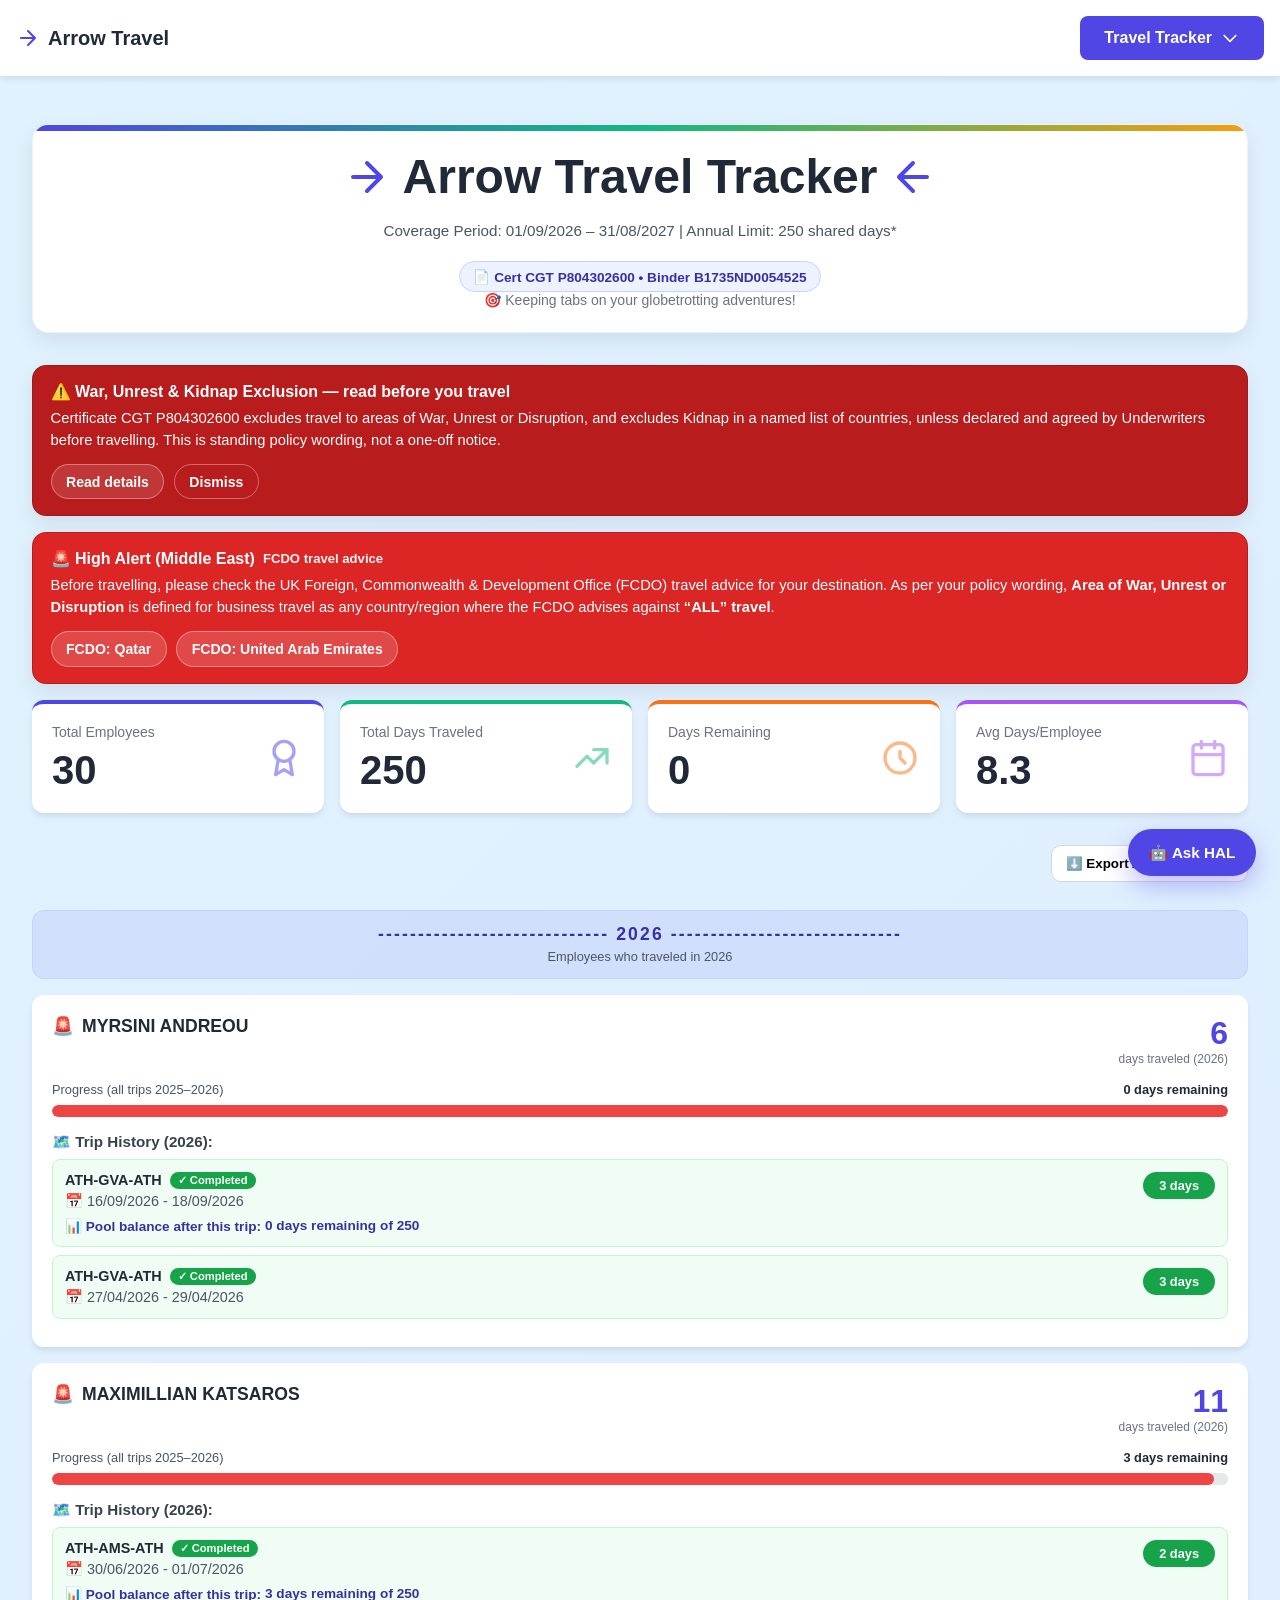
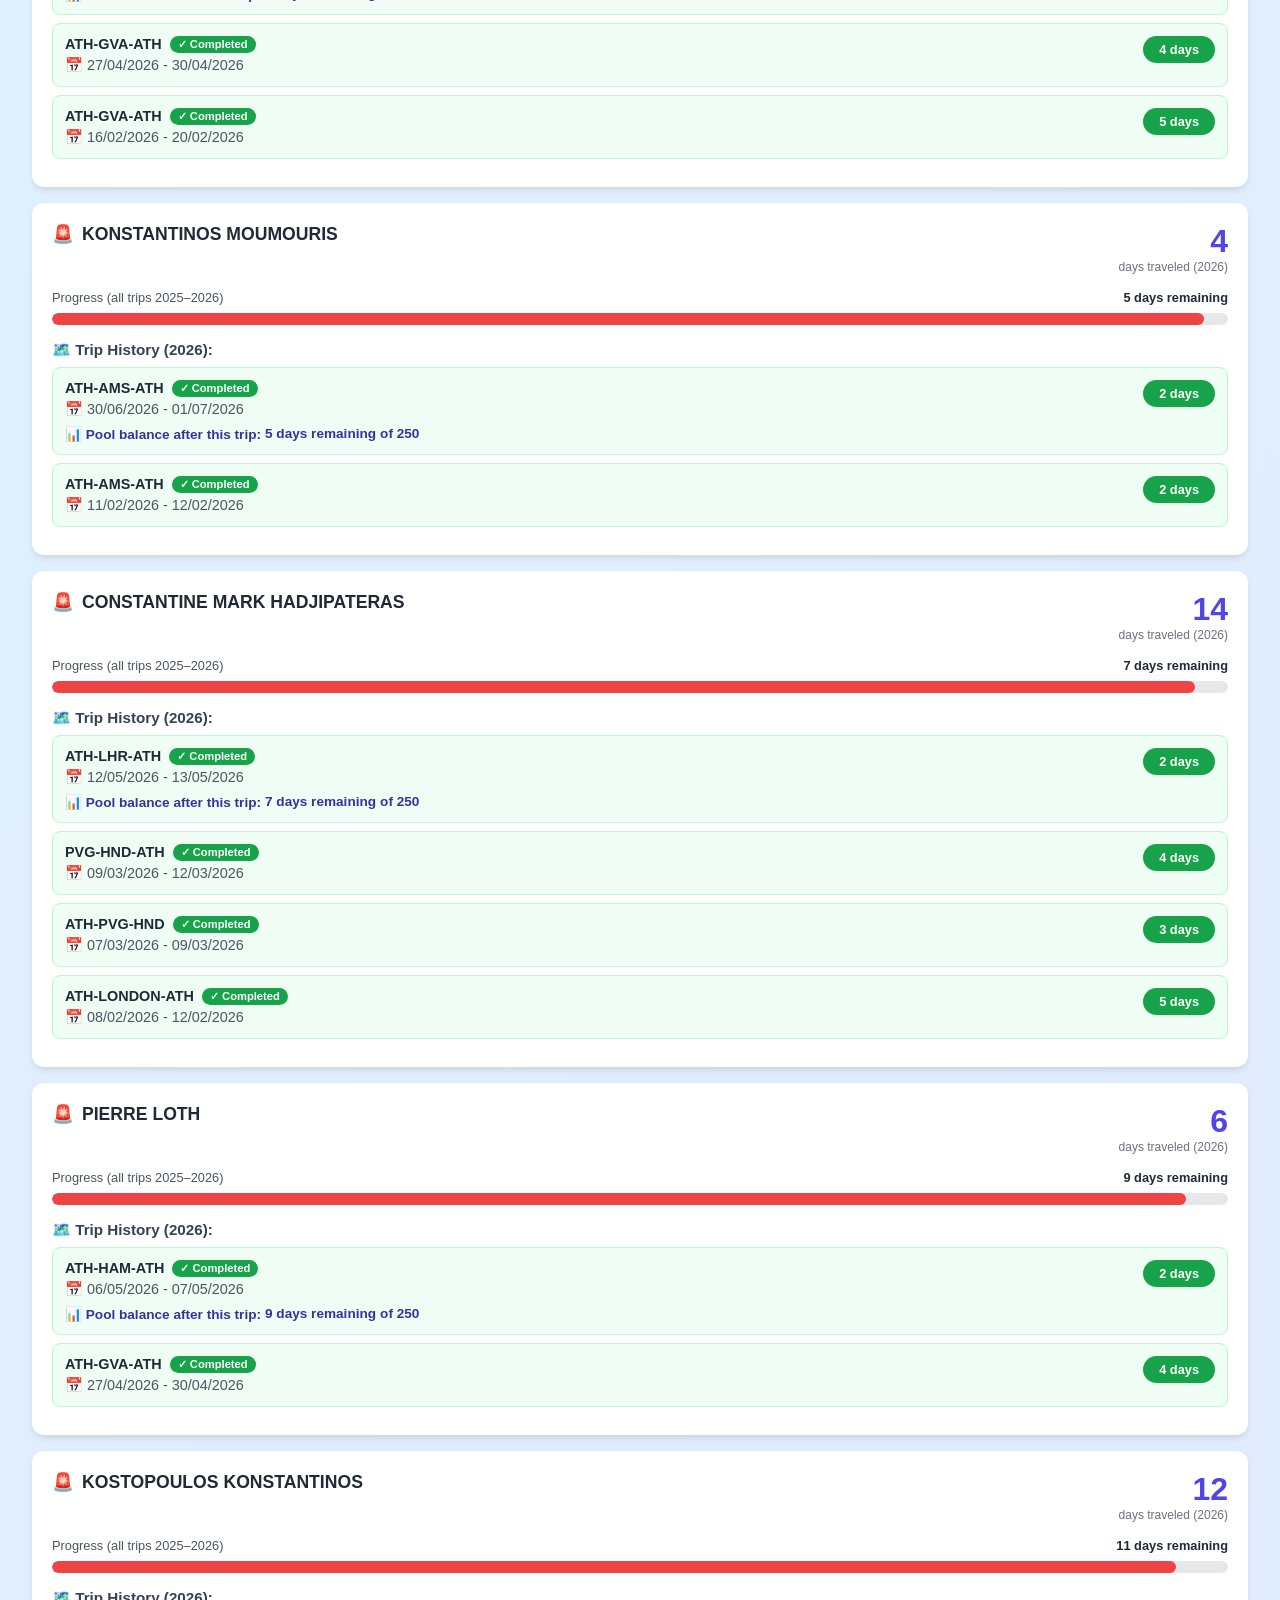
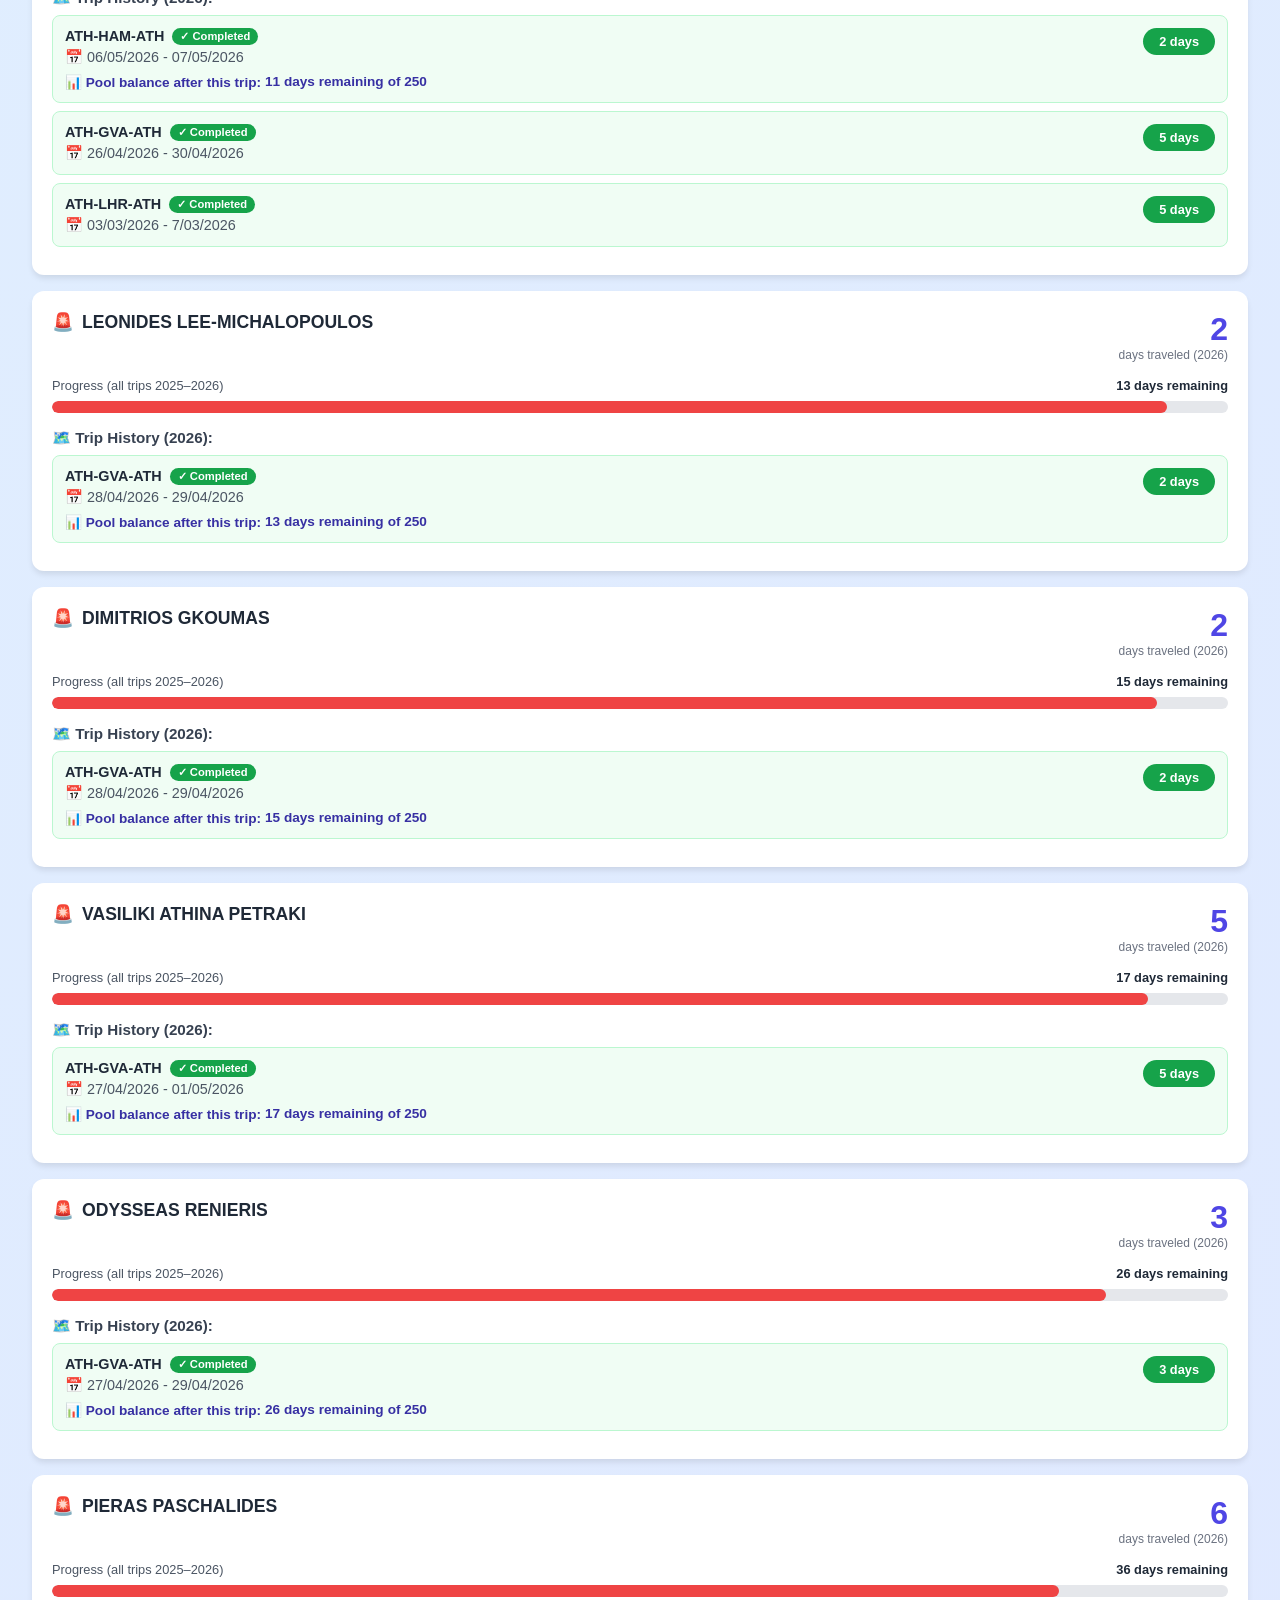
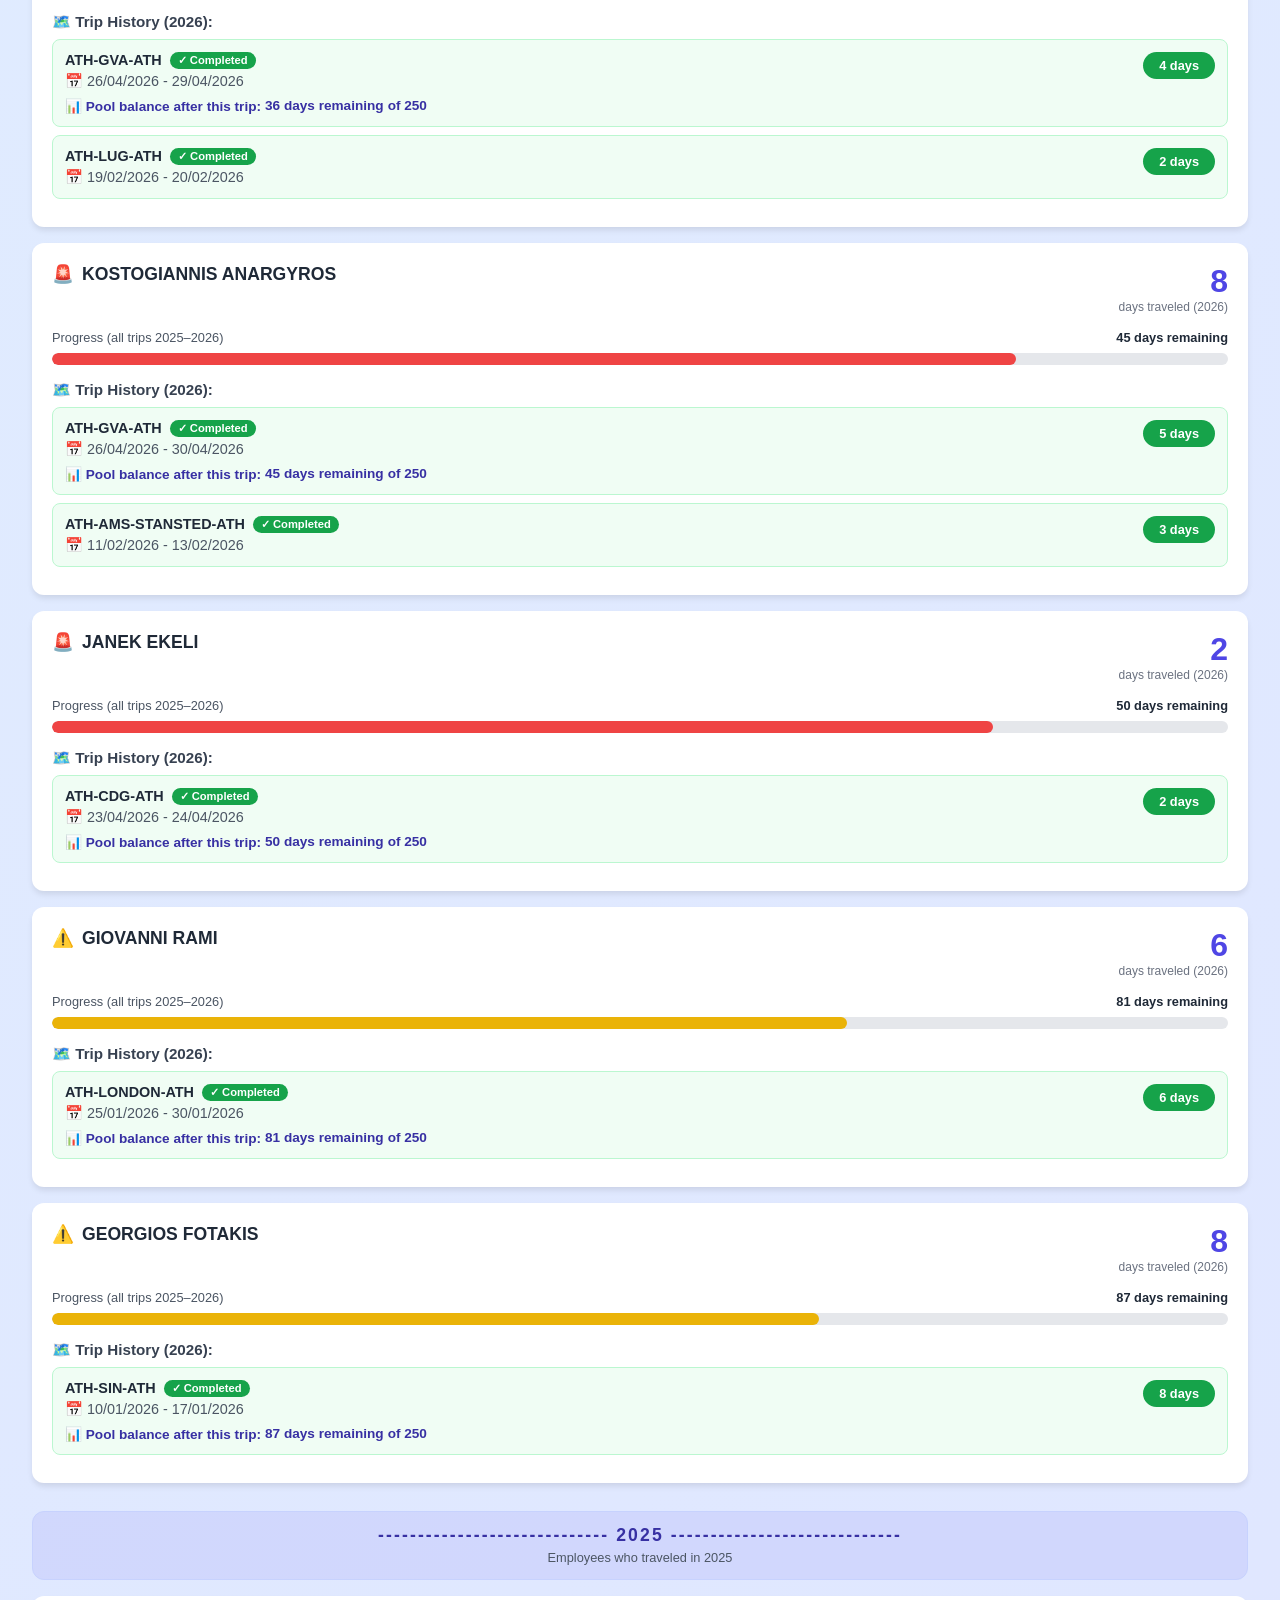
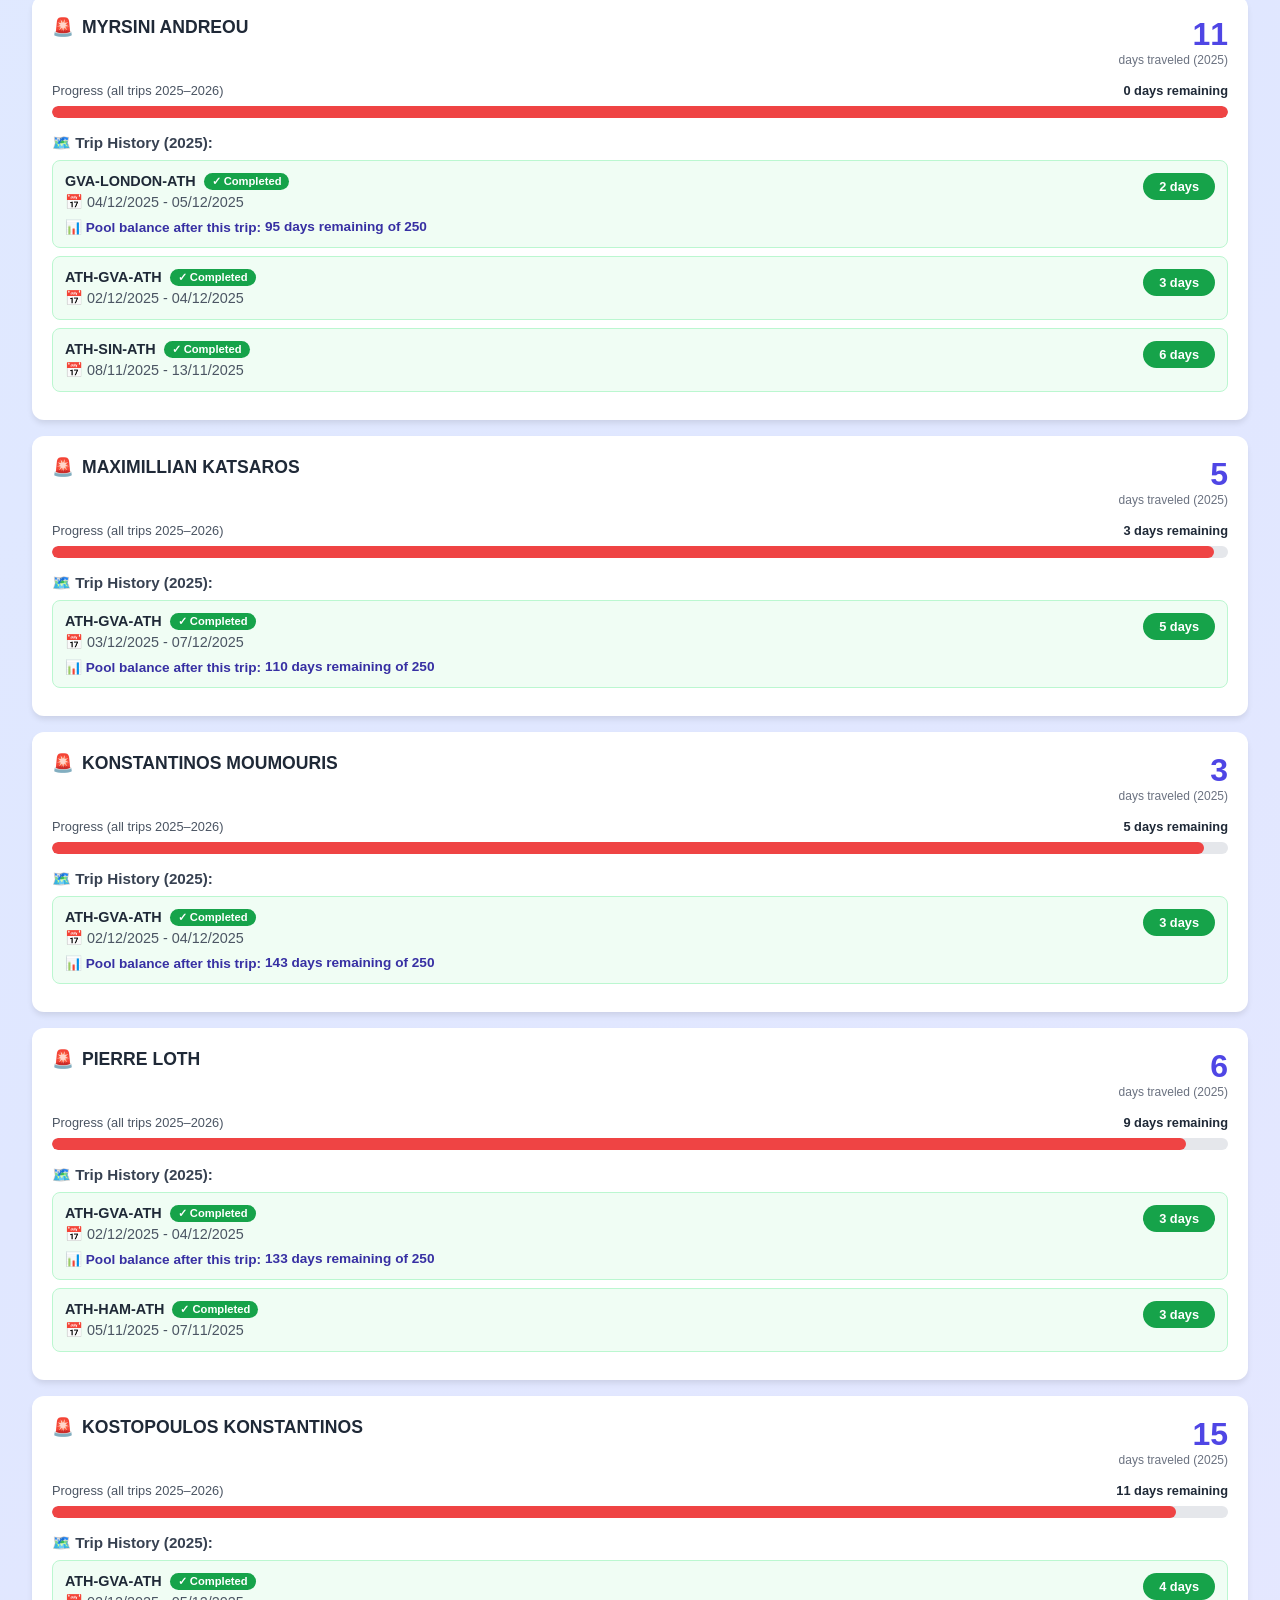
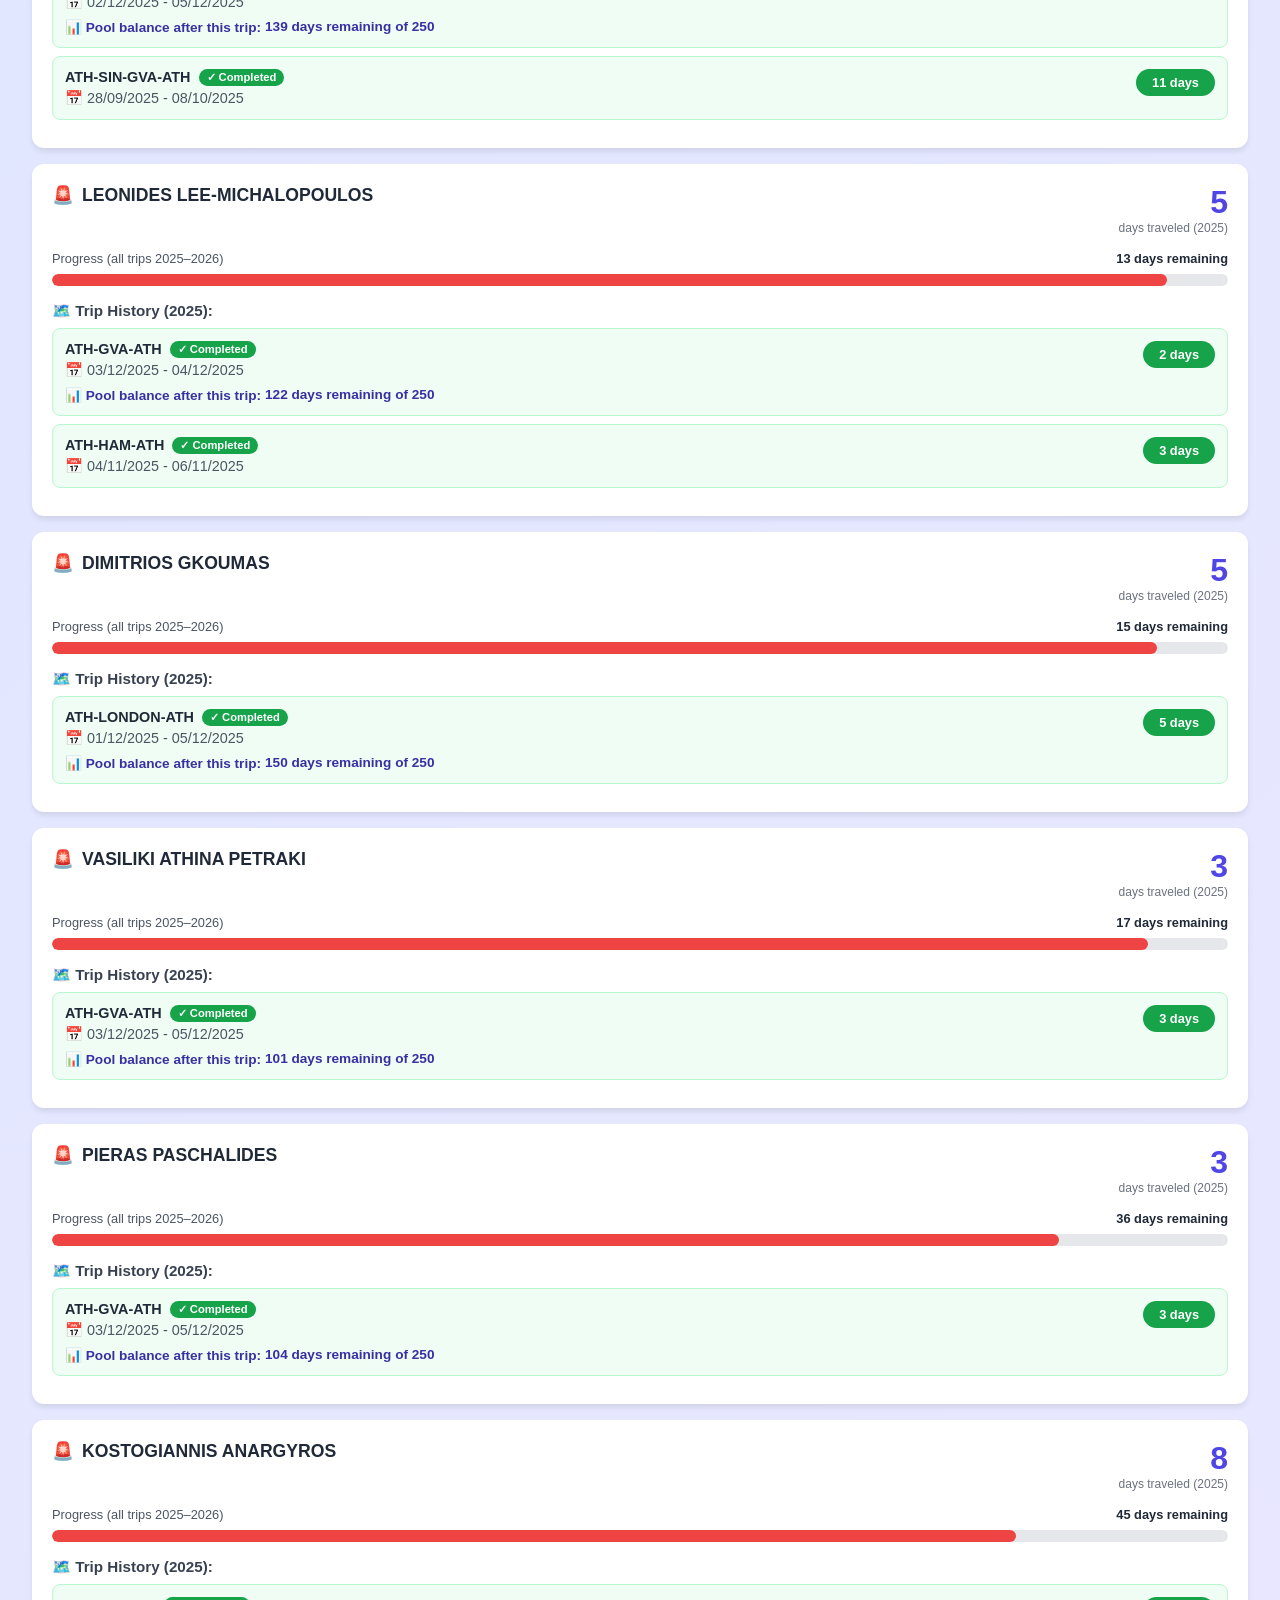
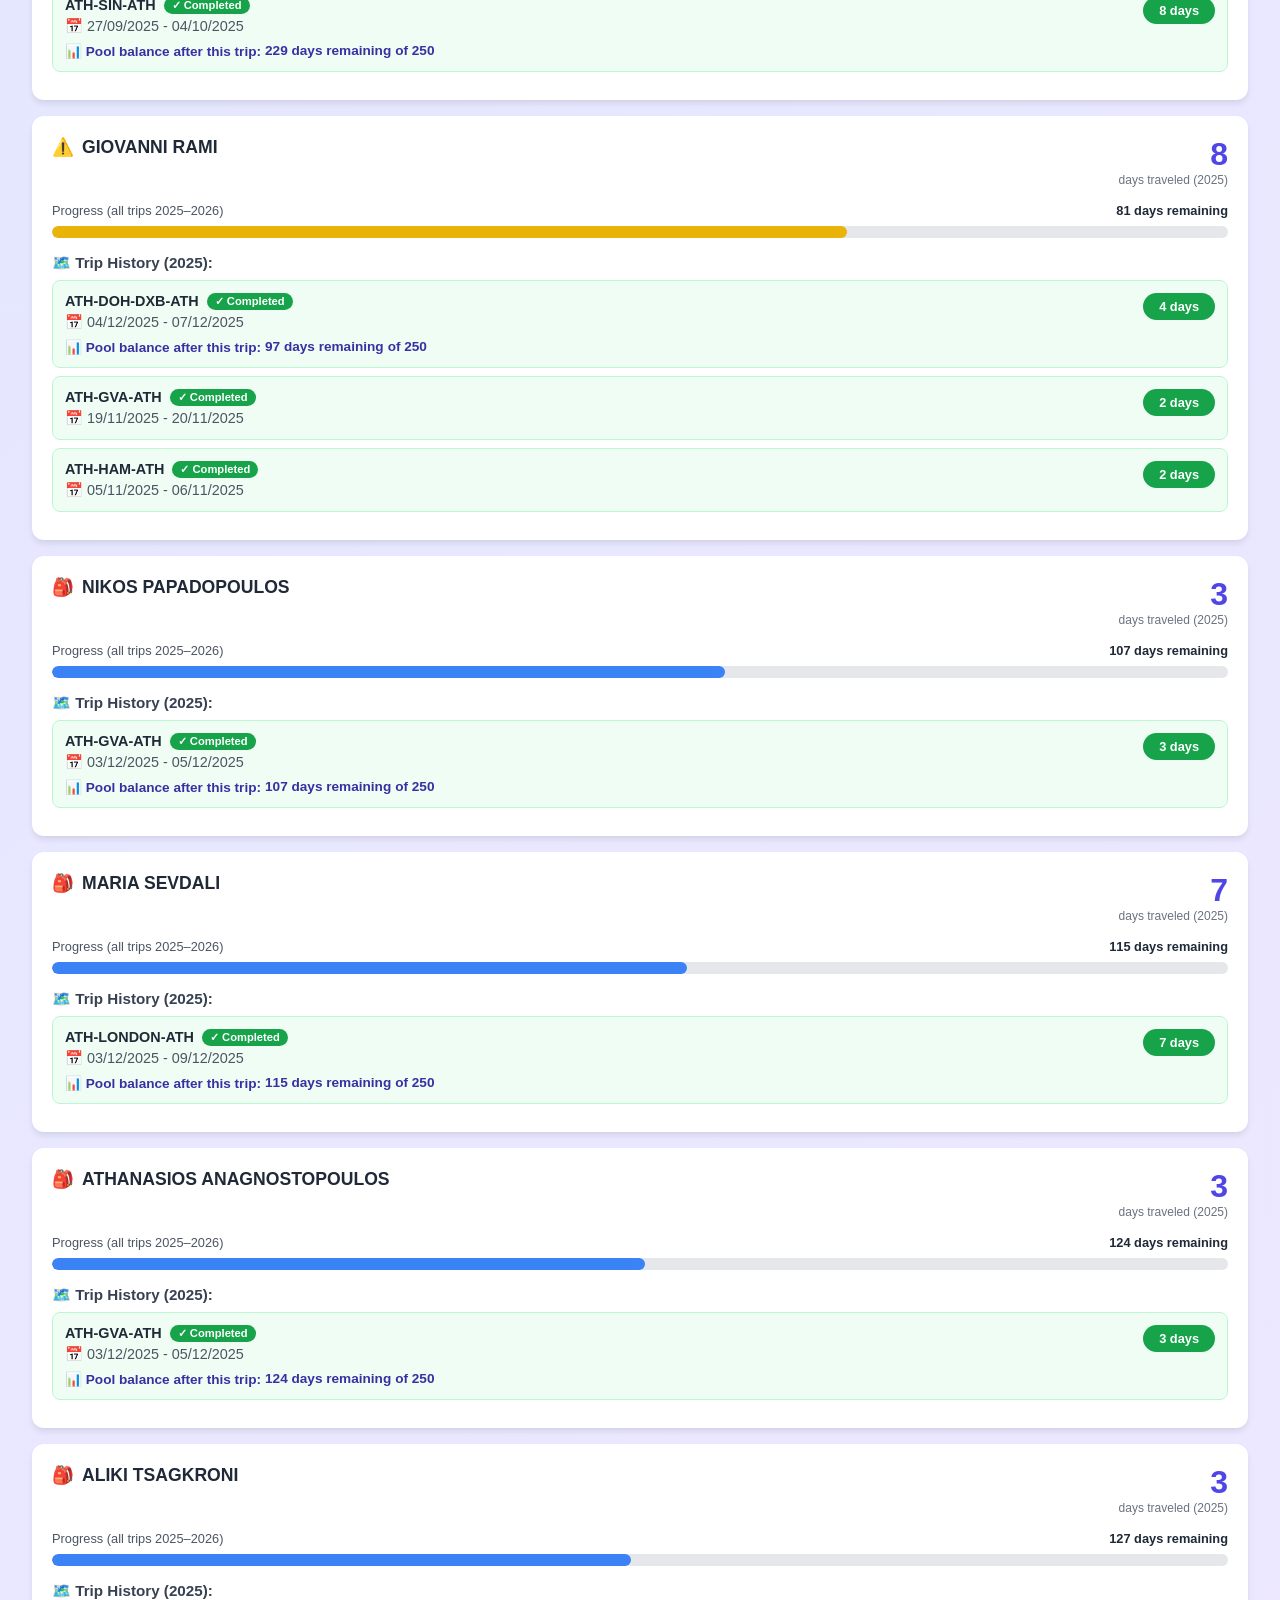
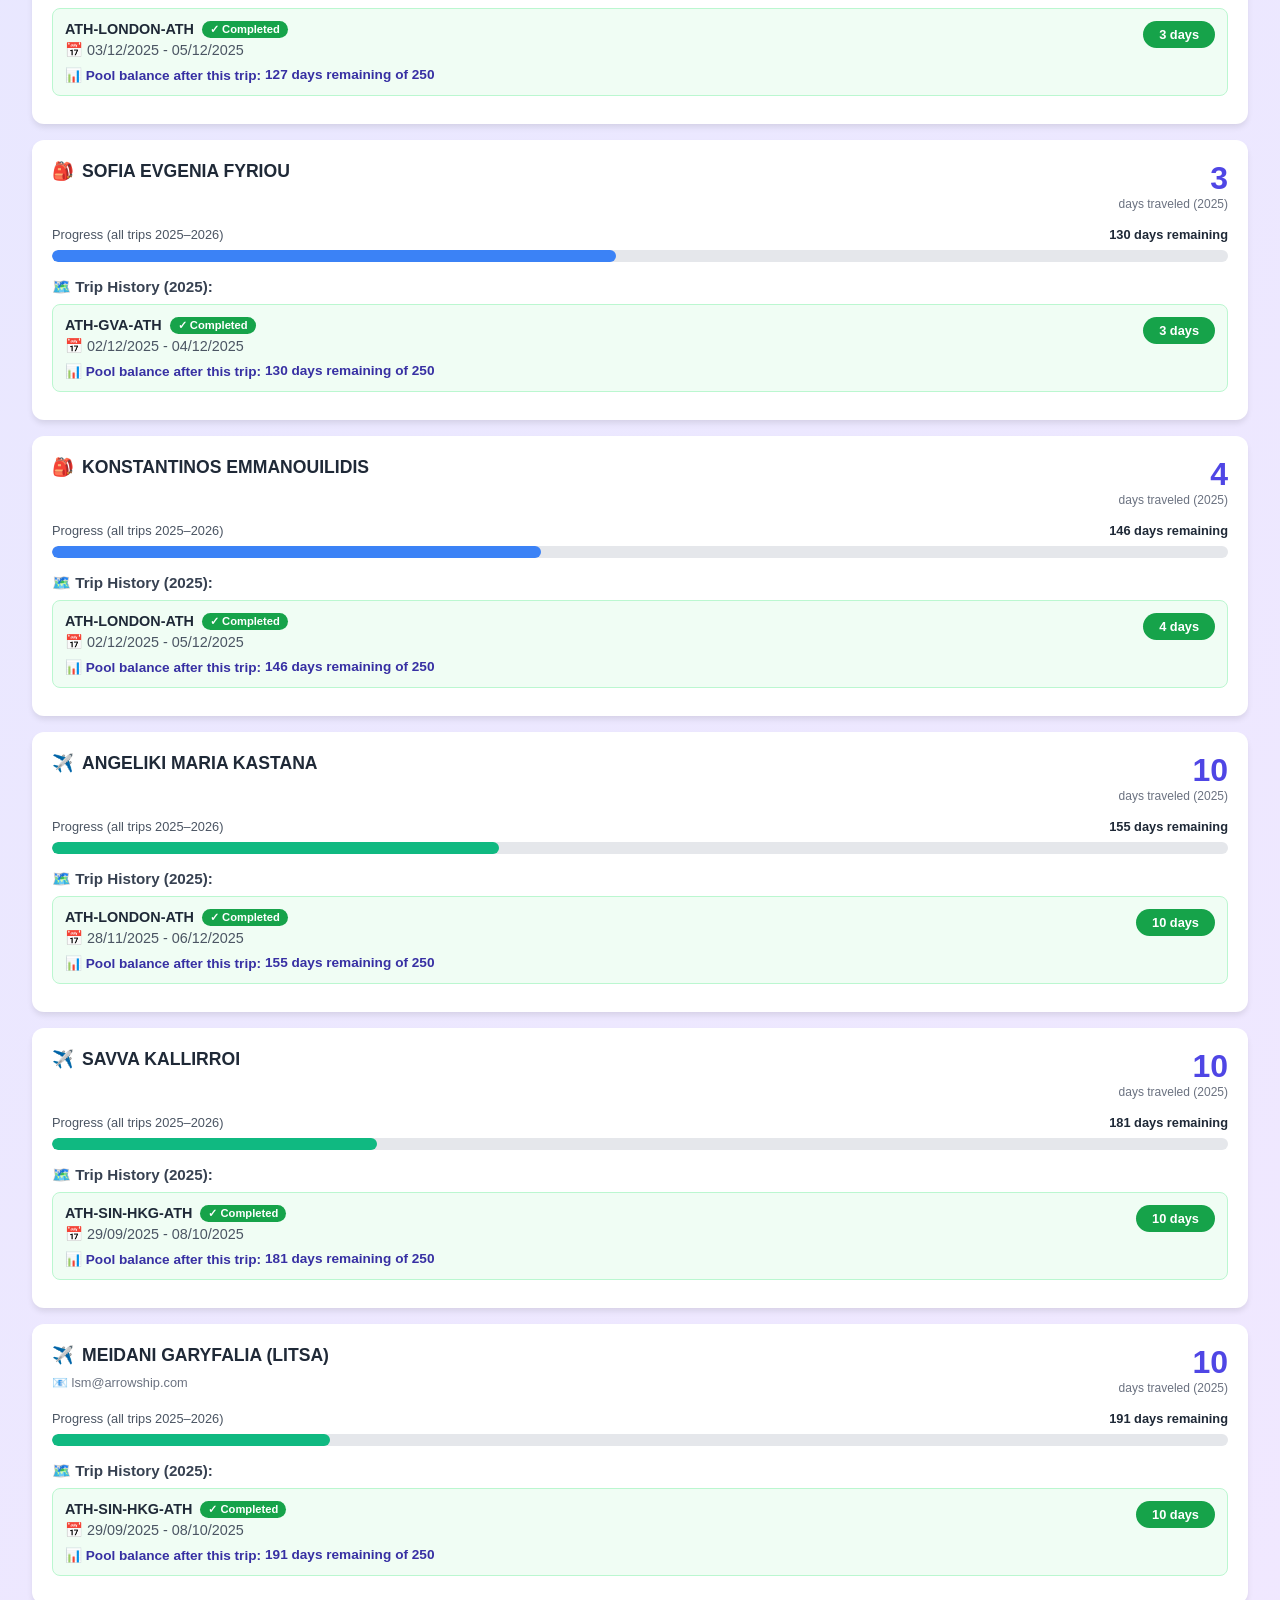
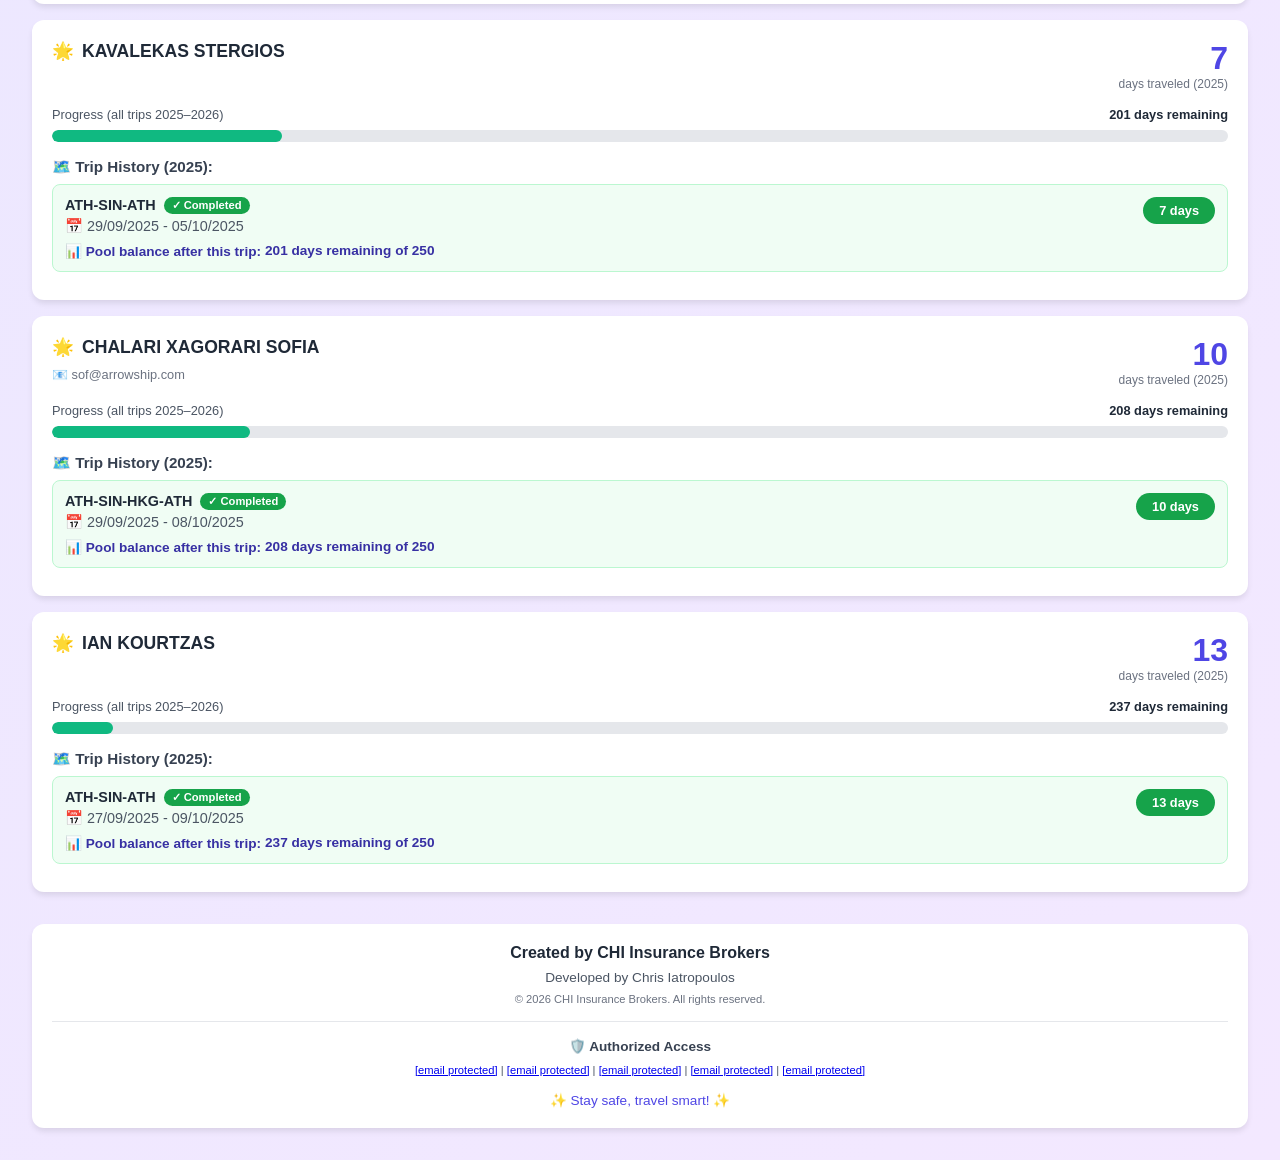
==== frontend/index.html @ 9d2e724c "Scaffold Arrow travel portal: renewal to CGT P804302600 + HAL policy explainer - Update frontend/ind" ====
<!DOCTYPE html>
<html lang="en">
<head>
    <meta charset="UTF-8">
    <meta name="viewport" content="width=device-width, initial-scale=1.0, maximum-scale=5.0, user-scalable=yes">
    <title>Arrow Travel Insurance Portal</title>
    <style>
        * {
            margin: 0;
            padding: 0;
            box-sizing: border-box;
        }

        html {
            scroll-behavior: smooth;
        }

        body {
            font-family: -apple-system, BlinkMacSystemFont, 'Segoe UI', Roboto, 'Helvetica Neue', Arial, sans-serif;
            background: linear-gradient(135deg, #e0f2fe 0%, #e0e7ff 50%, #f3e8ff 100%);
            min-height: 100vh;
            padding: 0;
            overflow-x: hidden;
        }

        /* Navigation Menu */
        .nav-container {
            background: white;
            box-shadow: 0 2px 8px rgba(0, 0, 0, 0.1);
            position: sticky;
            top: 0;
            z-index: 1000;
            padding: 1rem;
        }

        .nav-content {
            max-width: 1280px;
            margin: 0 auto;
            display: flex;
            justify-content: space-between;
            align-items: center;
            gap: 1rem;
        }

        .nav-logo {
            display: flex;
            align-items: center;
            gap: 0.5rem;
            font-size: 1.25rem;
            font-weight: bold;
            color: #1f2937;
        }

        .nav-logo svg {
            width: 1.5rem;
            height: 1.5rem;
            color: #4f46e5;
        }

        .dropdown {
            position: relative;
        }

        .dropdown-button {
            background: #4f46e5;
            color: white;
            padding: 0.75rem 1.5rem;
            border: none;
            border-radius: 0.5rem;
            font-size: 1rem;
            font-weight: 600;
            cursor: pointer;
            display: flex;
            align-items: center;
            gap: 0.5rem;
            transition: background 0.2s;
        }

        .dropdown-button:hover {
            background: #4338ca;
        }

        .dropdown-button svg {
            width: 1.25rem;
            height: 1.25rem;
        }

        .dropdown-menu {
            position: absolute;
            right: 0;
            top: calc(100% + 0.5rem);
            background: white;
            border-radius: 0.5rem;
            box-shadow: 0 10px 25px rgba(0, 0, 0, 0.15);
            min-width: 280px;
            display: none;
            overflow: hidden;
        }

        .dropdown-menu.show {
            display: block;
        }

        .dropdown-item {
            padding: 1rem 1.25rem;
            cursor: pointer;
            transition: background 0.2s;
            border-bottom: 1px solid #f3f4f6;
            display: flex;
            align-items: center;
            gap: 0.75rem;
        }

        .dropdown-item:last-child {
            border-bottom: none;
        }

        .dropdown-item:hover {
            background: #f9fafb;
        }

        .dropdown-item.active {
            background: #eef2ff;
            color: #4f46e5;
            font-weight: 600;
        }

        .dropdown-icon {
            font-size: 1.25rem;
            width: 1.5rem;
            text-align: center;
        }

        .container {
            max-width: 1280px;
            margin: 0 auto;
            width: 100%;
            padding: 1rem;
            padding-bottom: 3rem;
        }

        /* Content Sections */
        .section {
            display: none;
        }

        .section.active {
            display: block;
        }

        .header {
            text-align: center;
            margin: 1rem 0 2rem 0;
            padding: 1.5rem 1rem;
            background: white;
            border-radius: 1rem;
            box-shadow: 0 8px 20px rgba(0, 0, 0, 0.08);
            border: 1px solid #eef2ff;
            position: relative;
            overflow: hidden;
        }

        .header:before {
            content: "";
            position: absolute;
            top: 0;
            left: 0;
            right: 0;
            height: 6px;
            background: linear-gradient(90deg, #4f46e5, #10b981, #f59e0b);
        }

        .policy-pill {
            display: inline-flex;
            align-items: center;
            gap: 0.5rem;
            margin-top: 0.75rem;
            padding: 0.4rem 0.85rem;
            background: #eef2ff;
            border: 1px solid #c7d2fe;
            color: #3730a3;
            border-radius: 9999px;
            font-size: 0.85rem;
            font-weight: 600;
        }

        .header-title {
            display: flex;
            align-items: center;
            justify-content: center;
            gap: 0.75rem;
            margin-bottom: 1rem;
            flex-wrap: wrap;
        }

        .header-title h1 {
            font-size: 2rem;
            font-weight: bold;
            color: #1f2937;
        }

        .plane-icon {
            width: 2rem;
            height: 2rem;
            color: #4f46e5;
            animation: pulse 2s cubic-bezier(0.4, 0, 0.6, 1) infinite;
            flex-shrink: 0;
        }

        .plane-icon-flipped {
            transform: scaleX(-1);
        }

        @keyframes pulse {
            0%, 100% { opacity: 1; }
            50% { opacity: 0.5; }
        }

        .subtitle {
            color: #4b5563;
            font-size: 0.95rem;
            margin-bottom: 0.5rem;
            line-height: 1.4;
        }

        .tagline {
            color: #6b7280;
            font-size: 0.875rem;
        }

        .stats-grid {
            display: grid;
            grid-template-columns: 1fr;
            gap: 1rem;
            margin-bottom: 2rem;
        }

        .stat-card {
            background: white;
            border-radius: 0.75rem;
            box-shadow: 0 4px 6px -1px rgba(0, 0, 0, 0.1);
            padding: 1.25rem;
            border-top: 4px solid;
        }

        .stat-card-indigo { border-top-color: #4f46e5; }
        .stat-card-green { border-top-color: #10b981; }
        .stat-card-purple { border-top-color: #a855f7; }
        .stat-card-orange { border-top-color: #f97316; }

        .stat-content {
            display: flex;
            justify-content: space-between;
            align-items: center;
        }

        .stat-label {
            color: #6b7280;
            font-size: 0.875rem;
            margin-bottom: 0.5rem;
        }

        .stat-value {
            font-size: 2.5rem;
            font-weight: bold;
            color: #1f2937;
        }

        .stat-icon {
            width: 2.5rem;
            height: 2.5rem;
            opacity: 0.5;
            flex-shrink: 0;
        }

        .stat-icon-indigo { color: #4f46e5; }
        .stat-icon-green { color: #10b981; }
        .stat-icon-purple { color: #a855f7; }
        .stat-icon-orange { color: #f97316; }

        .employee-card {
            background: white;
            border-radius: 0.75rem;
            box-shadow: 0 4px 6px -1px rgba(0, 0, 0, 0.1);
            padding: 1.25rem;
            margin-bottom: 1rem;
        }

        

.year-separator {
    margin: 1.75rem 0 1rem;
    padding: 0.85rem 1rem;
    background: rgba(79, 70, 229, 0.10);
    border: 1px solid #c7d2fe;
    border-radius: 0.75rem;
    text-align: center;
}

.year-separator-title {
    font-size: 1.1rem;
    font-weight: 800;
    color: #3730a3;
    letter-spacing: 0.12em;
}

.year-separator-subtitle {
    margin-top: 0.25rem;
    font-size: 0.8rem;
    color: #4b5563;
}
.employee-header {
            display: flex;
            flex-direction: column;
            gap: 1rem;
            margin-bottom: 1rem;
        }

        .employee-info h3 {
            font-size: 1.1rem;
            font-weight: bold;
            color: #1f2937;
            display: flex;
            align-items: center;
            gap: 0.5rem;
            margin-bottom: 0.5rem;
            line-height: 1.3;
        }

        .employee-email {
            color: #6b7280;
            font-size: 0.8rem;
            display: flex;
            align-items: center;
            gap: 0.25rem;
            word-break: break-all;
        }

        .employee-days {
            text-align: left;
        }

        .employee-days-value {
            font-size: 2rem;
            font-weight: bold;
            color: #4f46e5;
        }

        .employee-days-label {
            font-size: 0.75rem;
            color: #6b7280;
        }

        .progress-section {
            margin-bottom: 1rem;
        }

        .progress-header {
            display: flex;
            justify-content: space-between;
            font-size: 0.8rem;
            margin-bottom: 0.5rem;
            flex-wrap: wrap;
            gap: 0.25rem;
        }

        .progress-label {
            color: #4b5563;
        }

        .progress-remaining {
            font-weight: 600;
            color: #1f2937;
        }

        .progress-bar-container {
            width: 100%;
            background: #e5e7eb;
            border-radius: 9999px;
            height: 0.75rem;
            overflow: hidden;
        }

        .progress-bar {
            height: 100%;
            border-radius: 9999px;
            transition: width 0.5s;
        }

        .progress-green { background: #10b981; }
        .progress-blue { background: #3b82f6; }
        .progress-yellow { background: #eab308; }
        .progress-red { background: #ef4444; }

        .trips-section h4 {
            font-weight: 600;
            color: #374151;
            margin-bottom: 0.5rem;
            font-size: 0.95rem;
        }

        .trip-card {
            border-radius: 0.5rem;
            padding: 0.75rem;
            margin-bottom: 0.5rem;
            border: 1px solid;
        }

        .trip-card-pending {
            background: #eef2ff;
            border-color: #c7d2fe;
        }


        .trip-card-active {
            background: #ecfeff;
            border-color: #a5f3fc;
        }

        .trip-card-completed {
            background: #f0fdf4;
            border-color: #bbf7d0;
        }

        .trip-card-canceled {
            background: #fef2f2;
            border-color: #fecaca;
        }

        .trip-content {
            display: flex;
            flex-direction: column;
            gap: 0.5rem;
        }

        .trip-details {
            flex: 1;
        }

        .trip-route {
            display: flex;
            align-items: center;
            gap: 0.5rem;
            flex-wrap: wrap;
        }

        .trip-route-text {
            font-weight: 600;
            color: #1f2937;
            font-size: 0.9rem;
        }

        .trip-route-text-canceled {
            color: #6b7280;
            text-decoration: line-through;
        }

        .completed-badge {
            background: #16a34a;
            color: white;
            padding: 0.125rem 0.5rem;
            border-radius: 9999px;
            font-size: 0.7rem;
            font-weight: 600;
        }

        .canceled-badge {
            background: #dc2626;
            color: white;
            padding: 0.125rem 0.5rem;
            border-radius: 9999px;
            font-size: 0.7rem;
            font-weight: 600;
        }


        /* Status badges (Active / Pending / Expired) */
        .status-badge {
            display: inline-flex;
            align-items: center;
            gap: 0.35rem;
            padding: 0.15rem 0.6rem;
            border-radius: 9999px;
            font-size: 0.72rem;
            font-weight: 700;
            letter-spacing: 0.2px;
        }

        .status-active { background: #dcfce7; color: #166534; border: 1px solid #bbf7d0; }
        .status-pending { background: #fef9c3; color: #854d0e; border: 1px solid #fde68a; }
        .status-expired { background: #fee2e2; color: #991b1b; border: 1px solid #fecaca; }

        /* Insurance intelligence flags */
        .flag {
            display: inline-flex;
            align-items: center;
            gap: 0.35rem;
            padding: 0.15rem 0.55rem;
            border-radius: 9999px;
            font-size: 0.72rem;
            font-weight: 700;
            background: #fff7ed;
            color: #9a3412;
            border: 1px solid #fed7aa;
        }

        .flag-icon {
            font-size: 0.85rem;
            line-height: 1;
        }

        /* Year separator inside employee trip list */
        .trip-year {
            margin: 0.75rem 0 0.5rem 0;
            display: flex;
            align-items: center;
            gap: 0.75rem;
        }
        .trip-year:after {
            content: "";
            height: 1px;
            background: #e5e7eb;
            flex: 1;
        }
        .trip-year-pill {
            padding: 0.15rem 0.65rem;
            background: #f3f4f6;
            border: 1px solid #e5e7eb;
            border-radius: 9999px;
            font-size: 0.8rem;
            font-weight: 700;
            color: #374151;
        }
        .trip-dates {
            font-size: 0.9rem;
            color: #4b5563;
            display: flex;
            align-items: center;
            gap: 0.25rem;
            margin-top: 0.25rem;
        }

        .trip-dates-canceled {
            color: #6b7280;
        }

        .trip-days {
            align-self: flex-start;
        }

        .trip-days-badge {
            color: white;
            padding: 0.375rem 1rem;
            border-radius: 9999px;
            font-size: 0.8rem;
            font-weight: 600;
            display: inline-block;
        }

        .trip-days-pending {
            background: #4f46e5;
        }

        .trip-days-active {
            background: #0ea5e9;
        }

        .trip-days-completed {
            background: #16a34a;
        }

        .trip-days-canceled {
            background: #f87171;
        }

        /* Benefits Guide Styles */
        .benefits-header {
            background: linear-gradient(135deg, #2c5282 0%, #2d3748 100%);
            color: white;
            padding: 2rem;
            border-radius: 0.75rem;
            margin-bottom: 2rem;
            text-align: center;
        }

        .benefits-header h1 {
            color: white;
            font-size: 2rem;
            margin-bottom: 0.5rem;
        }

        .benefits-header p {
            opacity: 0.9;
            font-size: 1rem;
        }

        .benefits-grid {
            display: grid;
            grid-template-columns: 1fr;
            gap: 1.5rem;
            margin-bottom: 2rem;
        }

        .benefit-card {
            background: white;
            border-radius: 0.75rem;
            box-shadow: 0 4px 6px -1px rgba(0, 0, 0, 0.1);
            padding: 1.5rem;
            border-left: 5px solid #4f46e5;
        }

        .benefit-title {
            font-size: 1.3rem;
            font-weight: bold;
            color: #2d3748;
            margin-bottom: 1rem;
            display: flex;
            align-items: center;
            gap: 0.5rem;
        }

        .benefit-amount {
            font-size: 1.5rem;
            font-weight: bold;
            color: #4f46e5;
            margin-bottom: 0.5rem;
        }

        .benefit-list {
            list-style: none;
            padding: 0;
        }

        .benefit-list li {
            padding: 0.5rem 0;
            border-bottom: 1px solid #f3f4f6;
        }

        .benefit-list li:last-child {
            border-bottom: none;
        }

        .emergency-card {
            background: linear-gradient(135deg, #ef4444 0%, #dc2626 100%);
            color: white;
            border-radius: 0.75rem;
            padding: 2rem;
            margin: 2rem 0;
            box-shadow: 0 10px 25px rgba(239, 68, 68, 0.3);
        }

        .emergency-card h2 {
            color: white;
            font-size: 1.8rem;
            margin-bottom: 1.5rem;
        }

        .contact-grid {
            display: grid;
            grid-template-columns: 1fr;
            gap: 1rem;
        }

        .contact-item {
            background: rgba(255, 255, 255, 0.2);
            padding: 1rem;
            border-radius: 0.5rem;
            backdrop-filter: blur(10px);
        }

        .contact-item strong {
            display: block;
            font-size: 1.1rem;
            margin-bottom: 0.5rem;
        }

        .contact-item a {
            color: white;
            text-decoration: none;
            font-weight: 600;
            font-size: 1.2rem;
        }

        /* Info Sections */
        .info-card {
            background: white;
            border-radius: 0.75rem;
            box-shadow: 0 4px 6px -1px rgba(0, 0, 0, 0.1);
            padding: 1.5rem;
            margin-bottom: 1.5rem;
        }

        .info-card h2 {
            font-size: 1.5rem;
            font-weight: bold;
            color: #1f2937;
            margin-bottom: 1rem;
            display: flex;
            align-items: center;
            gap: 0.5rem;
        }

        .info-card h3 {
            font-size: 1.1rem;
            font-weight: 600;
            color: #374151;
            margin-top: 1.5rem;
            margin-bottom: 0.75rem;
        }

        .info-card p {
            color: #4b5563;
            line-height: 1.6;
            margin-bottom: 0.75rem;
        }

        .info-card ul {
            list-style: none;
            padding-left: 0;
        }

        .info-card ul li {
            color: #4b5563;
            line-height: 1.8;
            padding-left: 1.5rem;
            position: relative;
            margin-bottom: 0.5rem;
        }

        .info-card ul li:before {
            content: "✓";
            position: absolute;
            left: 0;
            color: #10b981;
            font-weight: bold;
        }

        .contact-box {
            background: #f0f9ff;
            border: 2px solid #0284c7;
            border-radius: 0.5rem;
            padding: 1rem;
            margin-top: 1rem;
        }

        .contact-box strong {
            color: #0c4a6e;
        }

        .footer {
            margin-top: 2rem;
            background: white;
            border-radius: 0.75rem;
            box-shadow: 0 4px 6px -1px rgba(0, 0, 0, 0.1);
            padding: 1.25rem;
        }

        .footer-content {
            text-align: center;
        }

        .footer-section {
            border-bottom: 1px solid #e5e7eb;
            padding-bottom: 1rem;
            margin-bottom: 1rem;
        }

        .footer-section:last-child {
            border-bottom: none;
            margin-bottom: 0;
            padding-bottom: 0;
        }

        .footer-title {
            font-size: 1rem;
            font-weight: bold;
            color: #1f2937;
            margin-bottom: 0.5rem;
        }

        .footer-subtitle {
            font-size: 0.85rem;
            color: #4b5563;
        }

        .footer-copyright {
            font-size: 0.7rem;
            color: #6b7280;
            margin-top: 0.5rem;
        }

        .footer-license {
            font-size: 0.7rem;
            color: #4b5563;
            line-height: 1.6;
        }

        .footer-license strong {
            font-weight: 600;
        }

        .footer-access-title {
            font-size: 0.85rem;
            font-weight: 600;
            color: #374151;
            margin-bottom: 0.5rem;
        }

        .footer-contacts {
            font-size: 0.7rem;
            color: #4b5563;
            line-height: 1.6;
            word-break: break-all;
        }

        .footer-tagline {
            font-size: 0.85rem;
            color: #4f46e5;
            font-weight: 500;
            margin-top: 0.75rem;
        }

        @media (min-width: 640px) {
            .container {
                padding: 2rem;
            }

            .header-title h1 {
                font-size: 3rem;
            }

            .plane-icon {
                width: 3rem;
                height: 3rem;
            }

            .stats-grid {
                grid-template-columns: repeat(2, 1fr);
            }

            .employee-header {
                flex-direction: row;
                justify-content: space-between;
                align-items: flex-start;
            }

            .employee-days {
                text-align: right;
                margin-left: 1rem;
            }

            .trip-content {
                flex-direction: row;
                align-items: center;
                justify-content: space-between;
            }

            .trip-days {
                margin-left: 1rem;
            }

            .benefits-grid {
                grid-template-columns: repeat(2, 1fr);
            }

            .contact-grid {
                grid-template-columns: repeat(2, 1fr);
            }
        }

        @media (min-width: 1024px) {
            .stats-grid {
                grid-template-columns: repeat(4, 1fr);
            }
        }
    
        .hr-summary {
            margin-top: 6px;
            font-size: 0.9rem;
            color: #555;
        }
        .export-all-wrap {
            display: flex;
            gap: 10px;
            align-items: center;
            justify-content: flex-end;
            flex-wrap: wrap;
            margin-top: 10px;
        }
        .export-all-btn {
            padding: 10px 14px;
            border: 1px solid #d0d7de;
            border-radius: 10px;
            background: #fff;
            cursor: pointer;
            font-weight: 600;
        }
        .export-all-btn:hover {
            background: #f6f8fa;
        }
        .trip-year {
            margin: 14px 0 8px;
            text-align: center;
            position: relative;
        }
        .trip-year::before {
            content: "";
            position: absolute;
            top: 50%;
            left: 0;
            right: 0;
            height: 1px;
            background: #d0d7de;
            z-index: 0;
        }
        .trip-year-pill {
            background: #f8f9fb;
            padding: 4px 14px;
            font-weight: 700;
            font-size: 12px;
            letter-spacing: 0.6px;
            color: #2c3e50;
            position: relative;
            z-index: 1;
            border-radius: 999px;
            display: inline-block;
        }


/* Pulse / FCDO alerts */
.pulse-banner, .fcdo-banner {
    border-radius: 0.85rem;
    padding: 1rem 1.1rem;
    margin: 0 0 1rem 0;
    box-shadow: 0 8px 20px rgba(0,0,0,0.08);
}
.pulse-banner {
    background: #b91c1c;
    color: white;
    border: 1px solid #991b1b;
}
.pulse-banner.hidden, .fcdo-banner.hidden, .pulse-modal.hidden { display: none; }
.pulse-banner-title, .fcdo-banner-title {
    font-weight: 800;
    margin-bottom: 0.45rem;
    display: flex;
    align-items: center;
    gap: 0.5rem;
}
.pulse-banner-body, .fcdo-banner-body {
    font-size: 0.92rem;
    line-height: 1.45;
}
.pulse-banner-actions, .fcdo-banner-actions {
    margin-top: 0.8rem;
    display: flex;
    gap: 0.6rem;
    flex-wrap: wrap;
}
.pulse-btn, .fcdo-pill {
    border: 1px solid rgba(255,255,255,0.35);
    background: rgba(255,255,255,0.12);
    color: white;
    padding: 0.55rem 0.9rem;
    border-radius: 9999px;
    font-size: 0.88rem;
    font-weight: 700;
    text-decoration: none;
    cursor: pointer;
}
.pulse-btn.secondary {
    background: transparent;
}
.fcdo-banner {
    background: #dc2626;
    color: white;
    border: 1px solid #b91c1c;
}
.fcdo-pill {
    background: rgba(255,255,255,0.16);
}
.pulse-modal {
    position: fixed;
    inset: 0;
    background: rgba(17,24,39,0.55);
    display: flex;
    align-items: center;
    justify-content: center;
    z-index: 2000;
    padding: 1rem;
}
.pulse-modal-card {
    width: 100%;
    max-width: 860px;
    max-height: 85vh;
    overflow: auto;
    background: white;
    border-radius: 1rem;
    box-shadow: 0 20px 60px rgba(0,0,0,0.25);
    padding: 1.25rem;
}
.pulse-modal-card h3 {
    margin-bottom: 0.4rem;
    color: #111827;
}
.pulse-modal-card p, .pulse-modal-card li {
    color: #374151;
    line-height: 1.5;
    font-size: 0.95rem;
}
.pulse-modal-card ul {
    margin: 0.6rem 0 0.8rem 1.2rem;
}
.pulse-modal-close {
    margin-top: 1rem;
    padding: 0.7rem 1rem;
    border: none;
    border-radius: 0.6rem;
    background: #4f46e5;
    color: white;
    font-weight: 700;
    cursor: pointer;
}


        /* HAL chat widget */
        #halFab {
            position: fixed;
            right: 1.5rem;
            bottom: 1.5rem;
            z-index: 1200;
            background: #4f46e5;
            color: #fff;
            border: none;
            border-radius: 999px;
            padding: 0.9rem 1.3rem;
            font-weight: 700;
            font-size: 0.95rem;
            box-shadow: 0 10px 25px rgba(79,70,229,0.35);
            cursor: pointer;
            display: flex;
            align-items: center;
            gap: 0.5rem;
        }
        #halFab:hover { background: #4338ca; }
        #halPanel {
            position: fixed;
            right: 1.5rem;
            bottom: 5.5rem;
            width: min(380px, calc(100vw - 2rem));
            height: min(520px, calc(100vh - 8rem));
            background: #fff;
            border-radius: 1rem;
            box-shadow: 0 20px 50px rgba(0,0,0,0.25);
            display: none;
            flex-direction: column;
            overflow: hidden;
            z-index: 1200;
        }
        #halPanel.show { display: flex; }
        .hal-header {
            background: #4f46e5;
            color: #fff;
            padding: 0.9rem 1rem;
            font-weight: 700;
            display: flex;
            justify-content: space-between;
            align-items: center;
        }
        .hal-header small { display: block; font-weight: 400; opacity: 0.85; font-size: 0.72rem; }
        .hal-close { background: none; border: none; color: #fff; font-size: 1.2rem; cursor: pointer; }
        .hal-messages { flex: 1; overflow-y: auto; padding: 0.9rem; display: flex; flex-direction: column; gap: 0.6rem; background: #f9fafb; }
        .hal-msg { max-width: 85%; padding: 0.6rem 0.8rem; border-radius: 0.7rem; font-size: 0.88rem; line-height: 1.4; white-space: pre-wrap; }
        .hal-msg.user { align-self: flex-end; background: #4f46e5; color: #fff; border-bottom-right-radius: 0.2rem; }
        .hal-msg.bot { align-self: flex-start; background: #fff; border: 1px solid #e5e7eb; border-bottom-left-radius: 0.2rem; }
        .hal-msg.bot .hal-cite { display: block; margin-top: 0.35rem; font-size: 0.72rem; color: #6b7280; }
        .hal-input-row { display: flex; gap: 0.5rem; padding: 0.75rem; border-top: 1px solid #e5e7eb; background: #fff; }
        .hal-input-row input { flex: 1; border: 1px solid #d1d5db; border-radius: 0.5rem; padding: 0.55rem 0.7rem; font-size: 0.88rem; }
        .hal-input-row button { background: #4f46e5; color: #fff; border: none; border-radius: 0.5rem; padding: 0 1rem; font-weight: 600; cursor: pointer; }
        .hal-input-row button:disabled { opacity: 0.6; cursor: not-allowed; }
        .hal-disclaimer { font-size: 0.7rem; color: #9ca3af; padding: 0 0.9rem 0.6rem; }
    </style>
</head>
<body>
    <!-- Navigation Menu -->
    <nav class="nav-container">
        <div class="nav-content">
            <div class="nav-logo">
                <svg fill="none" stroke="currentColor" viewBox="0 0 24 24">
                    <path stroke-linecap="round" stroke-linejoin="round" stroke-width="2" d="M5 12h14M12 5l7 7-7 7" />
                </svg>
                <span>Arrow Travel</span>
            </div>
            <div class="dropdown">
                <button class="dropdown-button" onclick="toggleDropdown()">
                    <span id="currentSection">Travel Tracker</span>
                    <svg fill="none" stroke="currentColor" viewBox="0 0 24 24">
                        <path stroke-linecap="round" stroke-linejoin="round" stroke-width="2" d="M19 9l-7 7-7-7" />
                    </svg>
                </button>
                <div class="dropdown-menu" id="dropdownMenu">
                    <div class="dropdown-item active" onclick="showSection('tracker')">
                        <span class="dropdown-icon">📊</span>
                        <span>Travel Tracker</span>
                    </div>
                    <div class="dropdown-item" onclick="showSection('benefits')">
                        <span class="dropdown-icon">💼</span>
                        <span>Benefits Guide (English)</span>
                    </div>
                    <div class="dropdown-item" onclick="showSection('benefits-gr')">
                        <span class="dropdown-icon">🇬🇷</span>
                        <span>Οδηγός Παροχών (Ελληνικά)</span>
                    </div>
                    <div class="dropdown-item" onclick="showSection('policy')">
                        <span class="dropdown-icon">📋</span>
                        <span>Policy Information</span>
                    </div>
                    <div class="dropdown-item" onclick="showSection('emergency')">
                        <span class="dropdown-icon">🚨</span>
                        <span>Emergency Contacts</span>
                    </div>
                    <div class="dropdown-item" onclick="showSection('about')">
                        <span class="dropdown-icon">ℹ️</span>
                        <span>About</span>
                    </div>
                    <div class="dropdown-item" onclick="openHalChat(); toggleDropdown();">
                        <span class="dropdown-icon">🤖</span>
                        <span>Ask HAL about your cover</span>
                    </div>
                </div>
            </div>
        </div>
    </nav>

    <div class="container">
        <!-- Travel Tracker Section -->
        <div id="tracker" class="section active">
            <div class="header">
                <div class="header-title">
                    <svg class="plane-icon" fill="none" stroke="currentColor" viewBox="0 0 24 24">
                        <path stroke-linecap="round" stroke-linejoin="round" stroke-width="2" d="M5 12h14M12 5l7 7-7 7" />
                    </svg>
                    <h1>Arrow Travel Tracker</h1>
                    <svg class="plane-icon plane-icon-flipped" fill="none" stroke="currentColor" viewBox="0 0 24 24">
                        <path stroke-linecap="round" stroke-linejoin="round" stroke-width="2" d="M5 12h14M12 5l7 7-7 7" />
                    </svg>
                </div>
                <p class="subtitle">Coverage Period: 01/09/2026 – 31/08/2027 | Annual Limit: 250 shared days*</p>
                <div class="policy-pill">📄 Cert CGT P804302600 • Binder B1735ND0054525</div>
                <p class="tagline">🎯 Keeping tabs on your globetrotting adventures!</p>
            </div>


            <div id="pulseBanner" class="pulse-banner hidden">
                <div class="pulse-banner-title">⚠️ War, Unrest & Kidnap Exclusion — read before you travel</div>
                <div class="pulse-banner-body">
                    Certificate CGT P804302600 excludes travel to areas of War, Unrest or Disruption, and excludes Kidnap in a named list of countries, unless declared and agreed by Underwriters before travelling. This is standing policy wording, not a one-off notice.
                </div>
                <div class="pulse-banner-actions">
                    <button type="button" class="pulse-btn" onclick="openPulseModal()">Read details</button>
                    <button type="button" class="pulse-btn secondary" onclick="dismissPulseBanner()">Dismiss</button>
                </div>
            </div>

            <div id="fcdoBanner" class="fcdo-banner hidden">
                <div class="fcdo-banner-title">🚨 High Alert (Middle East) <span style="font-size:0.82rem;font-weight:700;opacity:0.95;">FCDO travel advice</span></div>
                <div class="fcdo-banner-body">
                    Before travelling, please check the UK Foreign, Commonwealth &amp; Development Office (FCDO) travel advice for your destination. As per your policy wording, <strong>Area of War, Unrest or Disruption</strong> is defined for business travel as any country/region where the FCDO advises against <strong>“ALL” travel</strong>.
                </div>
                <div class="fcdo-banner-actions" id="fcdoLinks">
                    <a class="fcdo-pill" href="https://www.gov.uk/foreign-travel-advice" target="_blank" rel="noopener noreferrer">Open FCDO travel advice</a>
                </div>
            </div>

            <div id="pulseModal" class="pulse-modal hidden" role="dialog" aria-modal="true" aria-labelledby="pulseModalTitle">
                <div class="pulse-modal-card">
                    <h3 id="pulseModalTitle">War, Unrest & Kidnap Exclusion — Certificate CGT P804302600</h3>
                    <p><strong>Endorsements, Certificate CGT P804302600</strong></p>
                    <p>Cover under this Certificate <strong>excludes all travel to areas of War, Unrest or Disruption</strong> unless declared and agreed by Underwriters prior to travelling to such areas.</p>
                    <p><strong>Area of War, Unrest or Disruption is defined as:</strong></p>
                    <ul>
                        <li><strong>Business travel:</strong> a country/region the FCDO advises against "ALL" travel, plus Belarus, Russia, Ukraine, Gaza, Israel &amp; Lebanon by name.</li>
                        <li><strong>Holiday travel</strong> (only relevant if the Holiday Inclusion Clause applies to a person — currently <em>Not Included</em> on this certificate): a country/region the FCDO advises against "ALL" or "All but Essential" travel, plus the same six named countries.</li>
                    </ul>
                    <p><strong>Kidnap exclusion.</strong> Cover excludes any Kidnap occurring in Afghanistan, Belarus, Colombia, Gaza, Israel, Iraq, Lebanon, Mexico, Nigeria, Pakistan, Philippines, Russia, Somalia, Ukraine, Venezuela, Yemen — or any other country/region where the UK FCDO has advised against "all travel" or "all travel due to the threat of kidnap" prior to the trip starting.</p>
                    <p><strong>Any One Accident/Incident aggregate cap.</strong> Underwriters' total liability for all Insured Persons suffering Bodily Injury in the same Accident, or series of Accidents from one cause, is capped at <strong>€10,000,000</strong>. If one incident exceeds this, each Insured Person's benefit is reduced proportionately.</p>
                    <p style="color:#6b7280;font-size:0.85rem;">Always check current <a href="https://www.gov.uk/foreign-travel-advice" target="_blank" rel="noopener noreferrer">FCDO travel advice</a> for the specific destination before booking or travelling — this is the trigger for the exclusion, and it can change at short notice.</p>
                    <button type="button" class="pulse-modal-close" onclick="closePulseModal()">Close</button>
                </div>
            </div>

            <div class="stats-grid">
                <div class="stat-card stat-card-indigo">
                    <div class="stat-content">
                        <div>
                            <p class="stat-label">Total Employees</p>
                            <p class="stat-value" id="totalEmployees">24</p>
                        </div>
                        <svg class="stat-icon stat-icon-indigo" fill="none" stroke="currentColor" viewBox="0 0 24 24">
                            <circle cx="12" cy="8" r="6" stroke-width="2" />
                            <path stroke-linecap="round" stroke-linejoin="round" stroke-width="2" d="M15.477 12.89L17 22l-5-3-5 3 1.523-9.11" />
                        </svg>
                    </div>
                </div>
                <div class="stat-card stat-card-green">
                    <div class="stat-content">
                        <div>
                            <p class="stat-label">Total Days Traveled</p>
                            <p class="stat-value" id="totalDays">217</p>
                        </div>
                        <svg class="stat-icon stat-icon-green" fill="none" stroke="currentColor" viewBox="0 0 24 24">
                            <path stroke-linecap="round" stroke-linejoin="round" stroke-width="2" d="M13 7h8m0 0v8m0-8l-8 8-4-4-6 6" />
                        </svg>
                    </div>
                </div>
                <div class="stat-card stat-card-orange">
                    <div class="stat-content">
                        <div>
                            <p class="stat-label">Days Remaining</p>
                            <p class="stat-value" id="daysRemaining">33</p>
                        </div>
                        <svg class="stat-icon stat-icon-orange" fill="none" stroke="currentColor" viewBox="0 0 24 24">
                            <path stroke-linecap="round" stroke-linejoin="round" stroke-width="2" d="M12 8v4l3 3m6-3a9 9 0 11-18 0 9 9 0 0118 0z" />
                        </svg>
                    </div>
                </div>
                <div class="stat-card stat-card-purple">
                    <div class="stat-content">
                        <div>
                            <p class="stat-label">Avg Days/Employee</p>
                            <p class="stat-value" id="avgDays">7.8</p>
                        </div>
                        <svg class="stat-icon stat-icon-purple" fill="none" stroke="currentColor" viewBox="0 0 24 24">
                            <rect x="3" y="4" width="18" height="18" rx="2" ry="2" stroke-width="2" />
                            <path stroke-linecap="round" stroke-linejoin="round" stroke-width="2" d="M16 2v4M8 2v4M3 10h18" />
                        </svg>
                    </div>
                </div>
            </div>

            
            <div class="export-all-wrap">
                <button class="export-all-btn" onclick="exportAllCSV()">⬇️ Export ALL Trips (CSV)</button>
            </div>

            <div id="employeesList"></div>
        </div>

        <!-- Benefits Guide Section -->
        <div id="benefits" class="section">
            <div class="benefits-header">
                <h1>💼 Travel Insurance Benefits</h1>
                <p>Certificate No. CGT P804302600 | Binder Ref B1735ND0054525</p>
            </div>

            <div class="benefits-grid">
                <div class="benefit-card">
                    <div class="benefit-title">🏥 Medical & Emergency</div>
                    <div class="benefit-amount">€10,000,000</div>
                    <p style="color: #4b5563; margin-bottom: 1rem;">Comprehensive medical coverage worldwide</p>
                    <ul class="benefit-list">
                        <li><strong>Medical Expenses:</strong> €10M coverage</li>
                        <li><strong>Emergency Repatriation:</strong> Included</li>
                        <li><strong>Hospital Daily Benefit:</strong> €50/day (max 52 weeks)</li>
                        <li><strong>Search & Rescue:</strong> Up to €25,000</li>
                        <li><strong>Funeral Expenses:</strong> Up to €10,000</li>
                    </ul>
                </div>

                <div class="benefit-card">
                    <div class="benefit-title">✈️ Trip Protection</div>
                    <div class="benefit-amount">€15,000</div>
                    <p style="color: #4b5563; margin-bottom: 1rem;">Per person (€250,000 per incident)</p>
                    <ul class="benefit-list">
                        <li><strong>Cancellation:</strong> Covered</li>
                        <li><strong>Curtailment:</strong> Pro-rated refund</li>
                        <li><strong>Travel Delay:</strong> €50/4hrs (max €500)</li>
                        <li><strong>Missed Connection:</strong> Covered</li>
                        <li><strong>Rearrangement:</strong> Included</li>
                    </ul>
                </div>

                <div class="benefit-card">
                    <div class="benefit-title">🧳 Baggage & Equipment</div>
                    <div class="benefit-amount">€15,000</div>
                    <p style="color: #4b5563; margin-bottom: 1rem;">Single item limit €3,000</p>
                    <ul class="benefit-list">
                        <li><strong>Personal Baggage:</strong> €15,000</li>
                        <li><strong>Business Equipment:</strong> Up to €3,000</li>
                        <li><strong>Delayed Baggage:</strong> €1,000 (after 4hrs)</li>
                        <li><strong>Single Item:</strong> Max €3,000</li>
                        <li><strong>Automatic Reinstatement:</strong> Yes</li>
                    </ul>
                </div>

                <div class="benefit-card">
                    <div class="benefit-title">💰 Money & Documents</div>
                    <div class="benefit-amount">€10,000</div>
                    <p style="color: #4b5563; margin-bottom: 1rem;">Cash limit €3,000</p>
                    <ul class="benefit-list">
                        <li><strong>Cash Loss:</strong> Up to €3,000</li>
                        <li><strong>Rental Vehicle Excess:</strong> Up to €1,000/event (€25,000 aggregate)</li>
                        <li><strong>Credit Cards:</strong> Covered</li>
                        <li><strong>Travel Documents:</strong> Included</li>
                        <li><strong>Passport Replacement:</strong> 25% of sum insured</li>
                        <li><strong>Business Documents:</strong> 25% of sum insured</li>
                    </ul>
                </div>

                <div class="benefit-card">
                    <div class="benefit-title">👤 Personal Accident</div>
                    <div class="benefit-amount">€50,000</div>
                    <p style="color: #4b5563; margin-bottom: 1rem;">Capital benefit coverage</p>
                    <ul class="benefit-list">
                        <li><strong>Accidental Death:</strong> €50,000</li>
                        <li><strong>Permanent Disablement:</strong> €50,000</li>
                        <li><strong>Paraplegia:</strong> €50,000</li>
                        <li><strong>Quadriplegia:</strong> €125,000</li>
                        <li><strong>Partial Disablement:</strong> Scale-based</li>
                    </ul>
                </div>

                <div class="benefit-card">
                    <div class="benefit-title">⚖️ Legal & Liability</div>
                    <div class="benefit-amount">€5,000,000</div>
                    <p style="color: #4b5563; margin-bottom: 1rem;">Personal liability coverage</p>
                    <ul class="benefit-list">
                        <li><strong>Legal Expenses:</strong> €50,000</li>
                        <li><strong>Personal Liability:</strong> €5M</li>
                        <li><strong>Legal Representation:</strong> Provided</li>
                        <li><strong>Court Costs:</strong> Covered</li>
                        <li><strong>Settlement Support:</strong> Included</li>
                    </ul>
                </div>

                <div class="benefit-card">
                    <div class="benefit-title">🔒 Kidnap & Detention</div>
                    <div class="benefit-amount">€250,000</div>
                    <p style="color: #4b5563; margin-bottom: 1rem;">Consultant costs per period</p>
                    <ul class="benefit-list">
                        <li><strong>Daily Benefit:</strong> €500/day (max 50 days)</li>
                        <li><strong>Consultants:</strong> Up to €100,000 per person</li>
                        <li><strong>24/7 Support:</strong> Constellis</li>
                        <li><strong>Travel Expenses:</strong> Additional costs covered</li>
                        <li><strong>Crisis Management:</strong> Included</li>
                    </ul>
                </div>

                <div class="benefit-card">
                    <div class="benefit-title">🚁 Evacuation</div>
                    <div class="benefit-amount">€50,000</div>
                    <p style="color: #4b5563; margin-bottom: 1rem;">Emergency evacuation costs</p>
                    <ul class="benefit-list">
                        <li><strong>Political Evacuation:</strong> Covered</li>
                        <li><strong>Natural Disaster:</strong> Included</li>
                        <li><strong>Civil Unrest:</strong> Covered</li>
                        <li><strong>Trauma Counseling:</strong> Up to €5,000</li>
                        <li><strong>Healix Coordination:</strong> 24/7</li>
                    </ul>
                </div>
            </div>

            <div class="emergency-card">
                <h2>🚨 Emergency Contacts - Available 24/7</h2>
                <div class="contact-grid">
                    <div class="contact-item">
                        <strong>🏥 Medical Emergency</strong>
                        <div>Healix International</div>
                        <a href="tel:+442086084227">+44 208 608 4227</a>
                    </div>
                    <div class="contact-item">
                        <strong>🔒 Kidnap/Security</strong>
                        <div>Constellis</div>
                        <a href="tel:+442072403237">+44 20 7240 3237</a>
                    </div>
                    <div class="contact-item">
                        <strong>📋 Claims</strong>
                        <div>Crawford TPA</div>
                        <a href="tel:+3227140360">+32 2 714 03 60</a>
                    </div>
                    <div class="contact-item">
                        <strong>📞 Broker</strong>
                        <div>CHI Insurance</div>
                        <a href="/cdn-cgi/l/email-protection#85ecebe3eac5e6edececebf6f0f7e4ebe6e0e7f7eaeee0f7f6abe6eae8"><span class="__cf_email__" data-cfemail="a1c8cfc7cee1c2c9c8c8cfd2d4d3c0cfc2c4c3d3cecac4d3d28fc2cecc">[email&#160;protected]</span></a>
                    </div>
                </div>
            </div>

            <div class="info-card">
                <h2>⚠️ Important Exclusions</h2>
                <h3>What's NOT Covered:</h3>
                <ul>
                    <li>Pre-existing medical conditions (unless declared)</li>
                    <li>Travel against medical advice</li>
                    <li>Manual work (unless pre-approved)</li>
                    <li>High-risk activities (mountaineering, racing)</li>
                    <li>War zones and FCO "all travel" warning areas</li>
                    <li>Alcohol or drug-related incidents</li>
                    <li>Intentional self-harm or criminal activities</li>
                </ul>
                <h3 style="color: #dc2626;">High-Risk Countries (Kidnap Exclusion):</h3>
                <p>Afghanistan, Belarus, Colombia, Gaza, Israel, Iraq, Lebanon, Mexico, Nigeria, Pakistan, Philippines, Russia, Somalia, Ukraine, Venezuela, Yemen — or any other region the UK FCDO advises against all travel / all travel due to threat of kidnap, prior to the trip starting.</p>
            </div>
        </div>

        <!-- Policy Information Section -->

        <!-- Benefits Guide (Greek) Section -->
        <div id="benefits-gr" class="section" style="display: none;">
            <div class="benefits-header">
                <h1>💼 Παροχές Ταξιδιωτικής Ασφάλισης</h1>
                <p>Αριθμός Πιστοποιητικού: CGT P804302600 | Κωδ. Binder: B1735ND0054525</p>
            </div>

            <div class="benefits-grid">
                <div class="benefit-card">
                    <div class="benefit-title">🏥 Ιατρικά & Έκτακτης Ανάγκης</div>
                    <div class="benefit-amount">€10,000,000</div>
                    <p style="color: #4b5563; margin-bottom: 1rem;">Ολοκληρωμένη ιατρική κάλυψη παγκοσμίως</p>
                    <ul class="benefit-list">
                        <li><strong>Ιατρικές Δαπάνες:</strong> Κάλυψη €10Μ</li>
                        <li><strong>Επείγων Επαναπατρισμός:</strong> Συμπεριλαμβάνεται</li>
                        <li><strong>Ημερήσια Νοσοκομειακή Παροχή:</strong> €50/ημέρα (μέγιστο 52 εβδομάδες)</li>
                        <li><strong>Έρευνα & Διάσωση:</strong> Έως €25,000</li>
                        <li><strong>Κηδειάστικα Έξοδα:</strong> Έως €10,000</li>
                    </ul>
                </div>

                <div class="benefit-card">
                    <div class="benefit-title">✈️ Προστασία Ταξιδιού</div>
                    <div class="benefit-amount">€15,000</div>
                    <p style="color: #4b5563; margin-bottom: 1rem;">Ανά άτομο (€250,000 ανά περιστατικό)</p>
                    <ul class="benefit-list">
                        <li><strong>Ακύρωση:</strong> Καλύπτεται</li>
                        <li><strong>Διακοπή:</strong> Επιστροφή αναλογικά</li>
                        <li><strong>Καθυστέρηση Ταξιδιού:</strong> €50/4 ώρες (μέγιστο €500)</li>
                        <li><strong>Χαμένη Σύνδεση:</strong> Καλύπτεται</li>
                        <li><strong>Αλλαγή Προγράμματος:</strong> Συμπεριλαμβάνεται</li>
                    </ul>
                </div>

                <div class="benefit-card">
                    <div class="benefit-title">🧳 Αποσκευές & Εξοπλισμός</div>
                    <div class="benefit-amount">€15,000</div>
                    <p style="color: #4b5563; margin-bottom: 1rem;">Όριο μεμονωμένου αντικειμένου €3,000</p>
                    <ul class="benefit-list">
                        <li><strong>Προσωπικές Αποσκευές:</strong> €15,000</li>
                        <li><strong>Επαγγελματικός Εξοπλισμός:</strong> Έως €3,000</li>
                        <li><strong>Καθυστερημένες Αποσκευές:</strong> €1,000 (μετά από 4 ώρες)</li>
                        <li><strong>Μεμονωμένο Αντικείμενο:</strong> Μέγιστο €3,000</li>
                        <li><strong>Αυτόματη Επαναφορά:</strong> Ναι</li>
                    </ul>
                </div>

                <div class="benefit-card">
                    <div class="benefit-title">💰 Χρήματα & Έγγραφα</div>
                    <div class="benefit-amount">€10,000</div>
                    <p style="color: #4b5563; margin-bottom: 1rem;">Όριο μετρητών €3,000</p>
                    <ul class="benefit-list">
                        <li><strong>Συνολική Κάλυψη:</strong> €3,000</li>
                        <li><strong>Μετρητά:</strong> Μέγιστο €3,000</li>
                        <li><strong>Απαλλακτέο Ενοικίου Οχήματος:</strong> Έως €1.000/περιστατικό (συνολικά €25.000)</li>
                        <li><strong>Ταξιδιωτικές Επιταγές:</strong> Καλύπτονται</li>
                        <li><strong>Αντικατάσταση Διαβατηρίου:</strong> Συμπεριλαμβάνεται</li>
                        <li><strong>Έγγραφα:</strong> Πλήρης κάλυψη</li>
                    </ul>
                </div>

                <div class="benefit-card">
                    <div class="benefit-title">🩹 Ατυχήματα Προσώπων</div>
                    <div class="benefit-amount">€50,000</div>
                    <p style="color: #4b5563; margin-bottom: 1rem;">Παροχή κεφαλαίου</p>
                    <ul class="benefit-list">
                        <li><strong>Θάνατος:</strong> €50,000</li>
                        <li><strong>Μόνιμη Ολική Ανικανότητα:</strong> €50,000</li>
                        <li><strong>Παραπληγία:</strong> €50,000</li>
                        <li><strong>Τετραπληγία:</strong> €125,000</li>
                        <li><strong>Τριπληγία:</strong> €85,000</li>
                        <li><strong>Ημιπληγία:</strong> €50,000</li>
                    </ul>
                </div>

                <div class="benefit-card">
                    <div class="benefit-title">⚖️ Νομικά Έξοδα & Προσωπική Ευθύνη</div>
                    <div class="benefit-amount">€5,000,000</div>
                    <p style="color: #4b5563; margin-bottom: 1rem;">Κάλυψη ευθύνης τρίτων</p>
                    <ul class="benefit-list">
                        <li><strong>Νομικά Έξοδα:</strong> €50,000</li>
                        <li><strong>Προσωπική Ευθύνη:</strong> €5,000,000</li>
                        <li><strong>Νομική Εκπροσώπηση:</strong> Συμπεριλαμβάνεται</li>
                        <li><strong>Αξιώσεις Τραυματισμού:</strong> Καλύπτονται</li>
                        <li><strong>Ζημιά Περιουσίας:</strong> Καλύπτεται</li>
                    </ul>
                </div>

                <div class="benefit-card">
                    <div class="benefit-title">🔒 Απαγωγή & Κράτηση</div>
                    <div class="benefit-amount">€250,000</div>
                    <p style="color: #4b5563; margin-bottom: 1rem;">Κόστος συμβούλων ανά περίοδο</p>
                    <ul class="benefit-list">
                        <li><strong>Ημερήσια Παροχή:</strong> €500/ημέρα (μέγιστο 50 ημέρες)</li>
                        <li><strong>Σύμβουλοι:</strong> Έως €100,000 ανά άτομο</li>
                        <li><strong>Υποστήριξη 24/7:</strong> Constellis</li>
                        <li><strong>Ταξιδιωτικά Έξοδα:</strong> Καλύπτονται επιπλέον</li>
                        <li><strong>Διαχείριση Κρίσης:</strong> Συμπεριλαμβάνεται</li>
                    </ul>
                </div>

                <div class="benefit-card">
                    <div class="benefit-title">🚁 Εκκένωση</div>
                    <div class="benefit-amount">€50,000</div>
                    <p style="color: #4b5563; margin-bottom: 1rem;">Έξοδα επείγουσας εκκένωσης</p>
                    <ul class="benefit-list">
                        <li><strong>Πολιτική Εκκένωση:</strong> Καλύπτεται</li>
                        <li><strong>Φυσική Καταστροφή:</strong> Συμπεριλαμβάνεται</li>
                        <li><strong>Πολιτική Αναταραχή:</strong> Καλύπτεται</li>
                        <li><strong>Ψυχολογική Υποστήριξη:</strong> Έως €5,000</li>
                        <li><strong>Επαναπατρισμός:</strong> Πλήρης κάλυψη</li>
                    </ul>
                </div>

                <div class="benefit-card">
                    <div class="benefit-title">🛡️ Προσωπική Ασφάλεια</div>
                    <div class="benefit-amount">€10,000</div>
                    <p style="color: #4b5563; margin-bottom: 1rem;">Ανά άτομο (€250,000 συνολικά)</p>
                    <ul class="benefit-list">
                        <li><strong>Συμβουλευτική Ασφαλείας:</strong> Προσβάσιμη</li>
                        <li><strong>Αξιολόγηση Κινδύνου:</strong> Συμπεριλαμβάνεται</li>
                        <li><strong>Εξαγωγή Έκτακτης Ανάγκης:</strong> Καλύπτεται</li>
                        <li><strong>Προσωπική Προστασία:</strong> Διαθέσιμη</li>
                        <li><strong>Οδηγίες Ασφαλείας:</strong> Πλήρες</li>
                    </ul>
                </div>

                <div class="benefit-card">
                    <div class="benefit-title">🤝 Εταιρική Εκδήλωση</div>
                    <div class="benefit-amount">€25,000</div>
                    <p style="color: #4b5563; margin-bottom: 1rem;">Παροχή κεφαλαίου</p>
                    <ul class="benefit-list">
                        <li><strong>Επισκέπτες Εταιρείας:</strong> Καλύπτονται</li>
                        <li><strong>Ατυχήματα Εκδηλώσεων:</strong> Συμπεριλαμβάνονται</li>
                        <li><strong>Ευθύνη Τρίτων:</strong> Καλύπτεται</li>
                        <li><strong>Ιατρικές Δαπάνες:</strong> Πλήρεις</li>
                        <li><strong>Επαναπατρισμός:</strong> Συμπεριλαμβάνεται</li>
                    </ul>
                </div>
            </div>

            <div class="info-card" style="margin-top: 2rem;">
                <h2>⚠️ Σημαντικοί Αποκλεισμοί</h2>
                <h3>Τι ΔΕΝ Καλύπτεται:</h3>
                <ul style="list-style-type: disc; margin-left: 1.5rem; color: #4b5563; line-height: 1.8;">
                    <li>Προϋπάρχουσες ιατρικές καταστάσεις (εκτός αν δηλωθούν)</li>
                    <li>Ταξίδι ενάντια σε ιατρικές συμβουλές</li>
                    <li>Χειρωνακτική εργασία (εκτός αν εγκριθεί προηγουμένως)</li>
                    <li>Δραστηριότητες υψηλού κινδύνου χωρίς έγκριση</li>
                    <li>Πόλεμος και ζώνες πολέμου</li>
                    <li>Περιοχές με προειδοποίηση FCO</li>
                    <li>Περιστατικά σχετικά με αλκοόλ ή ναρκωτικά</li>
                    <li>Σκόπιμος τραυματισμός του εαυτού σας</li>
                    <li>Εγκληματικές δραστηριότητες</li>
                </ul>
                <h3 style="color: #dc2626;">Χώρες Υψηλού Κινδύνου (Αποκλεισμός Απαγωγής):</h3>
                <p>Αφγανιστάν, Κολομβία, Ιράκ, Μεξικό, Νιγηρία, Πακιστάν, Φιλιππίνες, Σομαλία, Βενεζουέλα, Υεμένη</p>
            </div>
        </div>

        <div id="policy" class="section">
            <div class="info-card">
                <h2>📋 Policy Information</h2>
                
                <h3>Coverage Period</h3>
                <p><strong>Certificate No:</strong> CGT P804302600</p>
                <p><strong>Binder Reference:</strong> B1735ND0054525</p>
                <p><strong>Start Date:</strong> 1st September 2026</p>
                <p><strong>End Date:</strong> 31st August 2027</p>
                <p><strong>Annual Day Limit:</strong> 250 days shared across all employees (internal Arrow/CHI tracking convention — not a figure stated in the policy wording itself)</p>
                
                <h3>Insured</h3>
                <p><strong>Company:</strong> ARROW SHIPPING HELLAS S.A</p>
                <p><strong>Address:</strong> Flisvos Marina, Building 6 (1st Floor), Palaio Faliro, 17561, Greece</p>
                <p><strong>Underwriter:</strong> Lloyd’s Insurance Company S.A., via Pulse (Europe) — authorised and regulated by the FSMA, Belgium, No. 41241, and deemed authorised and regulated by the FCA.</p>

                <h3>Coverage Highlights</h3>
                <ul>
                    <li>Worldwide coverage</li>
                    <li>Business and incidental holiday travel</li>
                    <li>All employees, spouses and dependent children</li>
                    <li>24/7 emergency assistance</li>
                    <li>Direct billing for major medical emergencies</li>
                </ul>

                <h3>Important Notes</h3>
                <p>This is an <strong>informational system</strong> to help monitor travel days. The 250-day limit is shared across all employees collectively. Days are counted from departure to return date.</p>
                
                <p><strong>Canceled trips</strong> are excluded from the day count but remain visible for record-keeping purposes.</p>

                <h3>How to Make a Complaint</h3>
                <p>First contact CHI Insurance Brokers (below), or Crawford TPA. If still unresolved, complaints
                go to Lloyd's Insurance Company S.A.: Service Manager, Operations Team, Bastion Tower,
                Marsveldplein 5, 1050 Brussels, Belgium &mdash; Tel +32 (0)2 227 39 39, enquiries.lloydsbrussels@lloyds.com.
                A decision is provided in writing within 50 calendar days. If still unresolved, you may refer
                the matter to the Hellenic Consumers Ombudsman (within 3 months of the act/omission), the
                Bank of Greece, the General Secretariat of Consumer Affairs, or the EU's ODR platform
                (ec.europa.eu/odr) if purchased online.</p>

                <div class="contact-box">
                    <p><strong>Policy Questions?</strong></p>
                    <p>Contact CHI Insurance Brokers:<br>
                    📧 <a href="/cdn-cgi/l/email-protection#8be2e5ede4cbe8e3e2e2e5f8fef9eae5e8eee9f9e4e0eef9f8a5e8e4e6"><span class="__cf_email__" data-cfemail="7a13141c153a1912131314090f081b14191f180815111f080954191517">[email&#160;protected]</span></a><br>
                    📞 +30 6975900189</p>
                </div>
            </div>
        </div>

        <!-- Emergency Contacts Section -->
        <div id="emergency" class="section">
            <div class="info-card">
                <h2>🚨 Emergency Contacts</h2>
                
                <h3>24/7 Medical Emergency</h3>
                <p><strong>Call FIRST for any medical emergency abroad!</strong></p>
                
                <div class="contact-box">
                    <p><strong>Healix International</strong></p>
                    <p>📞 <a href="tel:+442086084227">+44 208 608 4227</a> (24/7)</p>
                    <p>📧 <a href="/cdn-cgi/l/email-protection#5e37302a3b2c303f2a3731303f32363b3f322a363d3f2c3b1e363b3f323726703d3133"><span class="__cf_email__" data-cfemail="177e796372657976637e7879767b7f72767b637f74766572577f72767b7e6f3974787a">[email&#160;protected]</span></a></p>
                    <p><strong>Healix Travel Oracle App registration code:</strong> CNP201125 (this is Healix’s own code — separate from Certificate No. CGT P804302600)</p>
                </div>

                <h3>Security & Kidnap Emergency</h3>
                <div class="contact-box">
                    <p><strong>Constellis</strong></p>
                    <p>🌍 Rest of World: <a href="tel:+442072403237">+44 20 7240 3237</a></p>
                    <p>🇺🇸 United States: <a href="tel:+17139186401">+1 713 918 6401</a></p>
                    <p>🌐 <a href="https://www.constellis.com" target="_blank">www.constellis.com</a></p>
                </div>

                <h3>Claims Department</h3>
                <p><strong>Crawford TPA</strong></p>
                <p>📞 <a href="tel:+3227140360">+32 2 714 03 60</a></p>
                <p>📧 <a href="/cdn-cgi/l/email-protection#8edefbe2fdebcde2efe7e3fdcecdfceff9ede1a0ede1a0fbe5"><span class="__cf_email__" data-cfemail="bdedc8d1ced8fed1dcd4d0cefdfecfdccaded293ded293c8d6">[email&#160;protected]</span></a></p>
                <p>🌐 Online claim form: <a href="https://us-fnol.claims.global/PulseInsurance" target="_blank">Submit Claim</a></p>

                <h3>CHI Insurance Brokers</h3>
                <p>📧 <a href="/cdn-cgi/l/email-protection#1a73747c755a7972737374696f687b74797f786875717f686934797577"><span class="__cf_email__" data-cfemail="4d24232b220d2e252424233e383f2c232e282f3f2226283f3e632e2220">[email&#160;protected]</span></a></p>
                <p>📞 +30 6975900189</p>
                
                <h3>Arrow Shipping Company Contacts</h3>
                <p>📧 <a href="/cdn-cgi/l/email-protection#9deef2fbddfcefeff2eaeef5f4edb3fef2f0"><span class="__cf_email__" data-cfemail="8bf8e4edcbeaf9f9e4fcf8e3e2fba5e8e4e6">[email&#160;protected]</span></a></p>
                <p>📧 <a href="/cdn-cgi/l/email-protection#771b041a371605051800041f1e075914181a"><span class="__cf_email__" data-cfemail="1b7768765b7a6969746c6873726b35787476">[email&#160;protected]</span></a></p>

                <h3>What to Do in an Emergency</h3>
                <ul>
                    <li>Call the appropriate emergency number immediately</li>
                    <li>Provide your certificate number (CGT P804302600) and location</li>
                    <li>Follow the instructions from the assistance team</li>
                    <li>Keep all receipts and documentation</li>
                    <li>Notify your employer as soon as possible</li>
                    <li>DO NOT commit to payments without authorization</li>
                </ul>
            </div>
        </div>

        <!-- About Section -->
        <div id="about" class="section">
            <div class="info-card">
                <h2>ℹ️ About the Travel Tracker</h2>
                
                <h3>Purpose</h3>
                <p>The Arrow Travel Tracker is an <strong>informational system</strong> designed to help Arrow Shipping Company monitor employee travel days against the annual 250-day policy limit.</p>

                <h3>How It Works</h3>
                <ul>
                    <li>Tracks individual employee trips and dates</li>
                    <li>Calculates cumulative days across all employees</li>
                    <li>Shows remaining days available under the policy</li>
                    <li>Marks completed and canceled trips</li>
                    <li>Provides real-time visibility into travel utilization</li>
                </ul>

                <h3>System Features</h3>
                <p><strong>Color-coded Progress Bars:</strong></p>
                <ul>
                    <li>🟢 Green: Under 40% utilized</li>
                    <li>🔵 Blue: 40-60% utilized</li>
                    <li>🟡 Yellow: 60-80% utilized</li>
                    <li>🔴 Red: Over 80% utilized</li>
                </ul>

                <p><strong>Trip Status Indicators:</strong></p>
                <ul>
                    <li>Blue background: Upcoming/current trips</li>
                    <li>Green background + ✓: Completed trips</li>
                    <li>Red background + ✗: Canceled trips (not counted)</li>
                </ul>

                <h3>Created By</h3>
                <p><strong>CHI Insurance Brokers</strong><br>
                Developed by Chris Iatropoulos</p>
                <p>© 2026 CHI Insurance Brokers. All rights reserved.</p>

                <h3>License</h3>
                <p class="footer-license">This travel tracking system is proprietary software developed for Arrow Shipping Company. Unauthorized copying, distribution, or modification of this software is strictly prohibited. This application is licensed exclusively for use by authorized personnel of Arrow Shipping Company and CHI Insurance Brokers.</p>

                <h3>Technical Support</h3>
                <p>For questions or issues with the tracker:</p>
                <p>📧 <a href="/cdn-cgi/l/email-protection#bcd5d2dad3fcdfd4d5d5d2cfc9ceddd2dfd9deced3d7d9cecf92dfd3d1"><span class="__cf_email__" data-cfemail="20494e464f60434849494e535552414e434542524f4b4552530e434f4d">[email&#160;protected]</span></a></p>
            </div>
        </div>

        <!-- Footer -->
        <div class="footer">
            <div class="footer-content">
                <div class="footer-section">
                    <h3 class="footer-title">Created by CHI Insurance Brokers</h3>
                    <p class="footer-subtitle">Developed by Chris Iatropoulos</p>
                    <p class="footer-copyright">© 2026 CHI Insurance Brokers. All rights reserved.</p>
                </div>
                <div class="footer-section">
                    <p class="footer-access-title">🛡️ Authorized Access</p>
                    <p class="footer-contacts">
                        <a href="/cdn-cgi/l/email-protection#b2dbdcd4ddf2d1dadbdbdcc1c7c0d3dcd1d7d0c0ddd9d7c0c19cd1dddf"><span class="__cf_email__" data-cfemail="1f767179705f7c777676716c6a6d7e717c7a7d6d70747a6d6c317c7072">[email&#160;protected]</span></a> | <a href="/cdn-cgi/l/email-protection#cab9a5ac8aabb8b8a5bdb9a2a3bae4a9a5a7"><span class="__cf_email__" data-cfemail="f1829e97b19083839e8682999881df929e9c">[email&#160;protected]</span></a> | <a href="/cdn-cgi/l/email-protection#8be2e5ede4cbe4e0ffe4a5ecf9"><span class="__cf_email__" data-cfemail="a7cec9c1c8e7c8ccd3c889c0d5">[email&#160;protected]</span></a> | <a href="/cdn-cgi/l/email-protection#ef839c82af8e9d9d80989c87869fc18c8082"><span class="__cf_email__" data-cfemail="cca0bfa18cadbebea3bbbfa4a5bce2afa3a1">[email&#160;protected]</span></a> | <a href="/cdn-cgi/l/email-protection#b0dfc3dcd1ded5c9f0c0c5dcc3d59dd9dec3c5c2d1ded3d59ed3df9ec5db"><span class="__cf_email__" data-cfemail="2748544b4649425e6757524b54420a4e495452554649444209444809524c">[email&#160;protected]</span></a>
                    </p>
                    <p class="footer-tagline">✨ Stay safe, travel smart! ✨</p>
                </div>
            </div>
        </div>
    </div>

    <script data-cfasync="false" src="/cdn-cgi/scripts/5c5dd728/cloudflare-static/email-decode.min.js"></script><script>
        const employees = [
            { name: "CHALARI XAGORARI SOFIA", email: "sof@arrowship.com", trips: [{ days: 10, dates: "29/09/2025 - 08/10/2025", route: "ATH-SIN-HKG-ATH" }] },
            { name: "MEIDANI GARYFALIA (LITSA)", email: "lsm@arrowship.com", trips: [{ days: 10, dates: "29/09/2025 - 08/10/2025", route: "ATH-SIN-HKG-ATH" }] },
            { name: "SAVVA KALLIRROI", email: "", trips: [{ days: 10, dates: "29/09/2025 - 08/10/2025", route: "ATH-SIN-HKG-ATH" }] },
            { name: "KAVALEKAS STERGIOS", email: "", trips: [{ days: 7, dates: "29/09/2025 - 05/10/2025", route: "ATH-SIN-ATH" }, { days: 7, dates: "07/03/2026 - 13/03/2026", route: "ATH-DXB-ATH", canceled: true }] },
            { name: "KOSTOGIANNIS ANARGYROS", email: "", trips: [{ days: 8, dates: "27/09/2025 - 04/10/2025", route: "ATH-SIN-ATH" }, { days: 3, dates: "11/02/2026 - 13/02/2026", route: "ATH-AMS-STANSTED-ATH" }, {days: 5, dates: "26/04/2026 - 30/04/2026", route: "ATH-GVA-ATH"}] },
            { name: "KOSTOPOULOS KONSTANTINOS", email: "", trips: [{ days: 11, dates: "28/09/2025 - 08/10/2025", route: "ATH-SIN-GVA-ATH" }, { days: 4, dates: "02/12/2025 - 05/12/2025", route: "ATH-GVA-ATH" }, { days: 5, dates: "26/04/2026 - 30/04/2026", route: "ATH-GVA-ATH" }, {days: 5, dates: "03/03/2026 - 7/03/2026", route: "ATH-LHR-ATH" },{ days: 2, dates: "06/05/2026 - 07/05/2026", route: "ATH-HAM-ATH" }] },
            { name: "IAN KOURTZAS", email: "", trips: [{ days: 13, dates: "27/09/2025 - 09/10/2025", route: "ATH-SIN-ATH" }] },
            { name: "LEONIDES LEE-MICHALOPOULOS", email: "", trips: [{ days: 3, dates: "04/11/2025 - 06/11/2025", route: "ATH-HAM-ATH" }, { days: 2, dates: "03/12/2025 - 04/12/2025", route: "ATH-GVA-ATH" }, { days: 2, dates: "28/04/2026 - 29/04/2026", route: "ATH-GVA-ATH" }] },
            { name: "GIOVANNI RAMI", email: "", trips: [{ days: 2, dates: "05/11/2025 - 06/11/2025", route: "ATH-HAM-ATH" }, { days: 2, dates: "19/11/2025 - 20/11/2025", route: "ATH-GVA-ATH" }, { days: 4, dates: "04/12/2025 - 07/12/2025", route: "ATH-DOH-DXB-ATH" }, { days: 6, dates: "25/01/2026 - 30/01/2026", route: "ATH-LONDON-ATH" } ] },
            { name: "PIERRE LOTH", email: "", trips: [{ days: 3, dates: "05/11/2025 - 07/11/2025", route: "ATH-HAM-ATH" }, { days: 3, dates: "02/12/2025 - 04/12/2025", route: "ATH-GVA-ATH" }, {  days: 4, dates: "27/04/2026 - 30/04/2026", route: "ATH-GVA-ATH"},{ days: 2, dates: "06/05/2026 - 07/05/2026", route: "ATH-HAM-ATH" }] },
            { name: "MYRSINI ANDREOU", email: "", trips: [{ days: 6, dates: "08/11/2025 - 13/11/2025", route: "ATH-SIN-ATH" }, { days: 3, dates: "02/12/2025 - 04/12/2025", route: "ATH-GVA-ATH" }, { days: 2, dates: "04/12/2025 - 05/12/2025", route: "GVA-LONDON-ATH" }, { days: 3, dates: "27/04/2026 - 29/04/2026", route: "ATH-GVA-ATH" }, { days: 3, dates: "16/09/2026 - 18/09/2026", route: "ATH-GVA-ATH" } ] },
            { name: "CONSTANTINE MARK HADJIPATERAS", email: "", trips: [{ days: 9, dates: "09/11/2025 - 17/11/2025", route: "ATH-DXB-ATH", canceled: true }, { days: 5, dates: "08/02/2026 - 12/02/2026", route: "ATH-LONDON-ATH" }, { days: 3, dates: "07/03/2026 - 09/03/2026", route: "ATH-PVG-HND" }, { days: 4, dates: "09/03/2026 - 12/03/2026", route: "PVG-HND-ATH" },  {days: 2, dates: "12/05/2026 - 13/05/2026", route: "ATH-LHR-ATH" }] },
            { name: "ANGELIKI MARIA KASTANA", email: "", trips: [{ days: 10, dates: "28/11/2025 - 06/12/2025", route: "ATH-LONDON-ATH" }] },
            { name: "VASILIKI ATHINA PETRAKI", email: "", trips: [{ days: 3, dates: "03/12/2025 - 05/12/2025", route: "ATH-GVA-ATH" }, { days: 5, dates: "27/04/2026 - 01/05/2026", route: "ATH-GVA-ATH" }] },
            { name: "PIERAS PASCHALIDES", email: "", trips: [{ days: 3, dates: "03/12/2025 - 05/12/2025", route: "ATH-GVA-ATH" }, { days: 2, dates: "19/02/2026 - 20/02/2026", route: "ATH-LUG-ATH" }, { days:4, dates: "26/04/2026 - 29/04/2026", route: "ATH-GVA-ATH" }] },
            { name: "NIKOS PAPADOPOULOS", email: "", trips: [{ days: 3, dates: "03/12/2025 - 05/12/2025", route: "ATH-GVA-ATH" }] },
            { name: "KONSTANTINOS MOUMOURIS", email: "", trips: [{ days: 3, dates: "02/12/2025 - 04/12/2025", route: "ATH-GVA-ATH" }, { days: 2, dates: "11/02/2026 - 12/02/2026", route: "ATH-AMS-ATH" }, { days: 2, dates: "30/06/2026 - 01/07/2026", route: "ATH-AMS-ATH"}] },
            { name: "SOFIA EVGENIA FYRIOU", email: "", trips: [{ days: 3, dates: "02/12/2025 - 04/12/2025", route: "ATH-GVA-ATH" }] },
            { name: "DIMITRIOS GKOUMAS", email: "", trips: [{ days: 5, dates: "01/12/2025 - 05/12/2025", route: "ATH-LONDON-ATH" }, { days: 2, dates: "28/04/2026 - 29/04/2026", route: "ATH-GVA-ATH" }] },
            { name: "MARIA SEVDALI", email: "", trips: [{ days: 7, dates: "03/12/2025 - 09/12/2025", route: "ATH-LONDON-ATH" }] },
            { name: "ALIKI TSAGKRONI", email: "", trips: [{ days: 3, dates: "03/12/2025 - 05/12/2025", route: "ATH-LONDON-ATH" }] },
            { name: "KONSTANTINOS EMMANOUILIDIS", email: "", trips: [{ days: 4, dates: "02/12/2025 - 05/12/2025", route: "ATH-LONDON-ATH" }] },
            { name: "PANAGIOTIS DRILARIS", email: "", trips: [{ days: 5, dates: "02/12/2025 - 06/12/2025", route: "ATH-DXB-ATH", canceled: true },{ days: 8, dates: "07/03/2026 - 14/03/2026", route: "ATH-DXB-ATH", canceled: true }] },
            { name: "MAXIMILLIAN KATSAROS", email: "", trips: [{ days: 5, dates: "03/12/2025 - 07/12/2025", route: "ATH-GVA-ATH" },{ days: 5, dates: "16/02/2026 - 20/02/2026", route: "ATH-GVA-ATH" },{ days: 4, dates: "27/04/2026 - 30/04/2026", route: "ATH-GVA-ATH" },{days: 2, dates: "30/06/2026 - 01/07/2026", route: "ATH-AMS-ATH"}] },
            { name: "ATHANASIOS ANAGNOSTOPOULOS", email: "", trips: [{ days: 3, dates: "03/12/2025 - 05/12/2025", route: "ATH-GVA-ATH" }] },
            { name: "GEORGIOS FOTAKIS", email: "", trips: [{ days: 8, dates: "10/01/2026 - 17/01/2026", route: "ATH-SIN-ATH" }] },
            { name: "DESPOINA CHATZIDAKI", email: "", trips: [{ days: 6, dates: "07/03/2026 - 12/03/2026", route: "ATH-DXB-ATH", canceled: true }] },
            { name: "ATHANASIA SEVDALI", email: "", trips: [{ days: 6, dates: "07/03/2026 - 12/03/2026", route: "ATH-DXB-ATH", canceled: true }] },
            { name: "ODYSSEAS RENIERIS", email: "", trips: [{ days: 3, dates: "27/04/2026 - 29/04/2026", route: "ATH-GVA-ATH" }] },
            { name: "JANEK EKELI", email: "", trips: [{ days: 2, dates: "23/04/2026 - 24/04/2026", route: "ATH-CDG-ATH" }] },
         
        ];

        const MAX_DAYS = 250;

        const MIDDLE_EAST_IATA = new Set(["DXB","DWC","AUH","SHJ","DOH","BAH","KWI","MCT","RUH","JED","DMM","AMM","BEY","TLV","BGW","EBL","IKA","THR"]);
        const IATA_TO_FCDO = {
            DXB:{country:"United Arab Emirates",slug:"united-arab-emirates"},
            DWC:{country:"United Arab Emirates",slug:"united-arab-emirates"},
            AUH:{country:"United Arab Emirates",slug:"united-arab-emirates"},
            SHJ:{country:"United Arab Emirates",slug:"united-arab-emirates"},
            DOH:{country:"Qatar",slug:"qatar"},
            BAH:{country:"Bahrain",slug:"bahrain"},
            KWI:{country:"Kuwait",slug:"kuwait"},
            MCT:{country:"Oman",slug:"oman"},
            RUH:{country:"Saudi Arabia",slug:"saudi-arabia"},
            JED:{country:"Saudi Arabia",slug:"saudi-arabia"},
            DMM:{country:"Saudi Arabia",slug:"saudi-arabia"},
            AMM:{country:"Jordan",slug:"jordan"},
            BEY:{country:"Lebanon",slug:"lebanon"},
            TLV:{country:"Israel",slug:"israel"},
            BGW:{country:"Iraq",slug:"iraq"},
            EBL:{country:"Iraq",slug:"iraq"},
            IKA:{country:"Iran",slug:"iran"},
            THR:{country:"Iran",slug:"iran"}
        };

        function getIataCodesFromRoute(routeText){
            return String(routeText || '').split('-').map(x => x.trim().toUpperCase()).filter(Boolean);
        }

        function getMiddleEastDestinationsFromTrip(trip){
            const codes = getIataCodesFromRoute(trip.route);
            return [...new Set(codes.filter(c => c !== 'ATH' && MIDDLE_EAST_IATA.has(c)))];
        }

        function buildFcdoLink(slug){
            return `https://www.gov.uk/foreign-travel-advice/${slug}`;
        }

        function updateTravelAlerts(employees){
            const pulseBanner = document.getElementById('pulseBanner');
            const fcdoBanner = document.getElementById('fcdoBanner');
            const fcdoLinks = document.getElementById('fcdoLinks');
            if(!pulseBanner || !fcdoBanner || !fcdoLinks) return;

            const destinations = new Set();
            employees.forEach(emp => (emp.trips || []).forEach(trip => {
                getMiddleEastDestinationsFromTrip(trip).forEach(code => destinations.add(code));
            }));

            const codes = [...destinations].sort();
            if(codes.length === 0){
                pulseBanner.classList.add('hidden');
                fcdoBanner.classList.add('hidden');
                return;
            }

            if(localStorage.getItem('pulseBannerDismissed_v2') !== '1'){
                pulseBanner.classList.remove('hidden');
            }
            fcdoBanner.classList.remove('hidden');

            const links = codes.map(code => {
                const map = IATA_TO_FCDO[code];
                if(!map) return '';
                return `<a class="fcdo-pill" href="${buildFcdoLink(map.slug)}" target="_blank" rel="noopener noreferrer">FCDO: ${map.country}</a>`;
            }).filter(Boolean).join('');
            fcdoLinks.innerHTML = links || `<a class="fcdo-pill" href="https://www.gov.uk/foreign-travel-advice" target="_blank" rel="noopener noreferrer">Open FCDO travel advice</a>`;
        }

        function dismissPulseBanner(){
            localStorage.setItem('pulseBannerDismissed_v2', '1');
            const el = document.getElementById('pulseBanner');
            if(el) el.classList.add('hidden');
        }

        function openPulseModal(){
            const el = document.getElementById('pulseModal');
            if(el) el.classList.remove('hidden');
        }

        function closePulseModal(){
            const el = document.getElementById('pulseModal');
            if(el) el.classList.add('hidden');
        }

        window.dismissPulseBanner = dismissPulseBanner;
        window.openPulseModal = openPulseModal;
        window.closePulseModal = closePulseModal;


        function calculateTotalDays(emp) {
            return emp.trips.reduce((sum, trip) => {
                if (trip.canceled) return sum;
                return sum + trip.days;
            }, 0);
        }

        function parseDateDMY(dmy) {
            try {
                const parts = (dmy || "").split('/');
                const day = parseInt(parts[0], 10);
                const month = parseInt(parts[1], 10) - 1;
                const year = parseInt(parts[2], 10);
                if (!day || month < 0 || !year) return null;
                const d = new Date(year, month, day);
                d.setHours(0, 0, 0, 0);
                return d;
            } catch (e) {
                return null;
            }
        }

        function getTripRange(tripDates) {
            const [startStr, endStr] = (tripDates || "").split(" - ").map(s => (s || "").trim());
            const start = parseDateDMY(startStr);
            const end = parseDateDMY(endStr);
            return { start, end };
        }

        function getTripStatus(trip) {
            if (trip.canceled) return "canceled";
            const { start, end } = getTripRange(trip.dates);
            const today = new Date();
            today.setHours(0, 0, 0, 0);

            if (start && today < start) return "pending";
            if (end && today > end) return "expired";
            // If we can't parse dates, keep it as pending to avoid false "expired"
            if (!start || !end) return "pending";
            return "active";
        }

        const POLICY_END_DATE = new Date(2027, 7, 31); // 31/08/2027 (month is 0-indexed)
        const MAX_TRIP_DAYS_STANDARD = 90;

        // Kept in sync with the Endorsements section of Certificate CGT P804302600:
        // the Kidnap exclusion list, plus the named War/Unrest/Disruption countries
        // (Belarus, Russia, Ukraine, Gaza, Israel, Lebanon). This flags a trip for
        // manual review -- it is not a determination of cover; always check current
        // FCDO advice at the time of travel.
        const EXCLUDED_KEYWORDS = [
            "AFGHANISTAN", "BELARUS", "COLOMBIA", "GAZA", "ISRAEL", "IRAQ", "LEBANON",
            "MEXICO", "NIGERIA", "PAKISTAN", "PHILIPPINES", "RUSSIA", "SOMALIA",
            "UKRAINE", "VENEZUELA", "YEMEN"
        ];

        function getInsuranceFlags(trip) {
            const flags = [];
            const { start, end } = getTripRange(trip.dates);

            if (!trip.canceled && typeof trip.days === "number" && trip.days > MAX_TRIP_DAYS_STANDARD) {
                flags.push({
                    text: "Duration",
                    tooltip: "⚠️ This trip exceeds standard annual travel cover (90 days)"
                });
            }

            if (!trip.canceled && end && end > POLICY_END_DATE) {
                flags.push({
                    text: "Policy Expiry",
                    tooltip: "⚠️ Trip overlaps with policy end date (31/08/2027)"
                });
            }

            const routeUpper = String(trip.route || "").toUpperCase();
            const hit = EXCLUDED_KEYWORDS.find(k => routeUpper.includes(k));
            if (!trip.canceled && hit) {
                flags.push({
                    text: "Geo limit",
                    tooltip: `⚠️ Destination may fall under geographical limitations/exclusions (${hit})`
                });
            }

            return flags;
        }

        function getStatusEmoji(daysRemaining) {
            if (daysRemaining > 200) return "🌟";
            if (daysRemaining > 150) return "✈️";
            if (daysRemaining > 100) return "🎒";
            if (daysRemaining > 50) return "⚠️";
            return "🚨";
        }

        function getProgressColor(percentage) {
            if (percentage < 40) return "progress-green";
            if (percentage < 60) return "progress-blue";
            if (percentage < 80) return "progress-yellow";
            return "progress-red";
        }

        function toggleDropdown() {
            const menu = document.querySelector('.dropdown-menu');
            menu.classList.toggle('show');
        }

        function showSection(sectionId) {
            // Hide all sections
            const sections = ['tracker', 'benefits', 'benefits-gr', 'policy', 'emergency', 'about'];
            sections.forEach(id => {
                const section = document.getElementById(id);
                if (section) {
                    section.style.display = 'none';
                }
            });

            // Show selected section
            const selectedSection = document.getElementById(sectionId);
            if (selectedSection) {
                selectedSection.style.display = 'block';
            }

            // Update active menu item
            document.querySelectorAll('.dropdown-item').forEach(item => {
                item.classList.remove('active');
            });
            event.target.classList.add('active');

            // Close dropdown
            document.querySelector('.dropdown-menu').classList.remove('show');

            // Scroll to top
            window.scrollTo({ top: 0, behavior: 'smooth' });
        }

        // Close dropdown when clicking outside
        document.addEventListener('click', function(event) {
            const dropdown = document.querySelector('.dropdown');
            if (dropdown && !dropdown.contains(event.target)) {
                document.querySelector('.dropdown-menu').classList.remove('show');
            }
        });

        
        // --------------------------
        // Export (ALL years) - HR friendly
        // --------------------------
        function exportAllCSV() {
            const rows = [];
            employees.forEach(emp => {
                (emp.trips || []).forEach(trip => {
                    const r = getTripRange(trip.dates);
                    const year = r.start ? r.start.getFullYear() : '';
                    rows.push({
                        employee: emp.name || '',
                        email: emp.email || '',
                        year,
                        days: trip.days || '',
                        dates: trip.dates || '',
                        route: trip.route || '',
                        canceled: trip.canceled ? 'Yes' : 'No'
                    });
                });
            });

            const header = ["Employee","Email","Year","Days","Dates","Route","Canceled"];
            const csv = [header.join(",")].concat(rows.map(r => [
                csvEscape(r.employee),
                csvEscape(r.email),
                csvEscape(String(r.year)),
                csvEscape(String(r.days)),
                csvEscape(r.dates),
                csvEscape(r.route),
                csvEscape(r.canceled)
            ].join(","))).join("\n");


            downloadTextFile(csv, "arrow-travel-trips-all-years.csv", "text/csv;charset=utf-8;");
        }

        
        function csvEscape(value) {
  const s = (value ?? "").toString();
  if (/[",\\n]/.test(s)) return "\"" + s.replace(/"/g, "\"\"") + "\"";
  return s;
}

function downloadTextFile(text, filename, mime) {
            const blob = new Blob([text], { type: mime || "text/plain;charset=utf-8;" });
            const url = URL.createObjectURL(blob);
            const a = document.createElement("a");
            a.href = url;
            a.download = filename;
            document.body.appendChild(a);
            a.click();
            a.remove();
            setTimeout(()=>URL.revokeObjectURL(url), 1000);
        }



        function buildTripKey(emp, trip) {
            return `${emp.name}__${trip.dates}__${trip.route}__${trip.days || 0}__${trip.canceled ? 1 : 0}`;
        }

        function getAllTripsChronological() {
            // Rules: canceled trips are excluded entirely.
            // Pending (future) trips DO count — they reserve days from the shared pool.
            // The running balance is one global sequence across all employees.
            const rows = [];
            employees.forEach(emp => {
                (emp.trips || []).forEach(trip => {
                    if (trip.canceled) return;   // canceled → skip
                    const { start } = getTripRange(trip.dates);
                    if (!start) return;
                    rows.push({ emp, trip, start, key: buildTripKey(emp, trip) });
                });
            });

            rows.sort((a, b) => {
                const diff = a.start.getTime() - b.start.getTime();
                if (diff !== 0) return diff;
                return a.emp.name.localeCompare(b.emp.name);
            });

            return rows;
        }

        function buildTripRemainingMap() {
            const chronologicalTrips = getAllTripsChronological();
            const remainingMap = {};
            let runningTotal = 0;

            chronologicalTrips.forEach(({ emp, trip, key }) => {
                runningTotal += Number(trip.days || 0);
                remainingMap[key] = {
                    cumulativeDays: runningTotal,
                    remaining: Math.max(MAX_DAYS - runningTotal, 0),
                    pct: (runningTotal / MAX_DAYS) * 100
                };
            });

            return remainingMap;
        }

        function calculateStats() {
            const totalEmployees = employees.length;
            const totalDays = employees.reduce((sum, emp) => sum + calculateTotalDays(emp), 0);
            const daysRemaining = Math.max(MAX_DAYS - totalDays, 0);
            const avgDays = totalEmployees ? (totalDays / totalEmployees).toFixed(1) : '0.0';

            const totalEmployeesEl = document.getElementById('totalEmployees');
            const totalDaysEl = document.getElementById('totalDays');
            const daysRemainingEl = document.getElementById('daysRemaining');
            const avgDaysEl = document.getElementById('avgDays');

            if (totalEmployeesEl) totalEmployeesEl.textContent = totalEmployees;
            if (totalDaysEl) totalDaysEl.textContent = totalDays;
            if (daysRemainingEl) daysRemainingEl.textContent = daysRemaining;
            if (avgDaysEl) avgDaysEl.textContent = avgDays;
        }

        function renderEmployees() {
            const container = document.getElementById('employeesList');
            if (!container) return;

            let html = '';
            const tripRemainingMap = buildTripRemainingMap();

            const yearsSet = new Set();
            employees.forEach(emp => {
                (emp.trips || []).forEach(trip => {
                    const { start } = getTripRange(trip.dates);
                    if (start) yearsSet.add(start.getFullYear());
                });
            });

            const years = Array.from(yearsSet).sort((a, b) => b - a);
            if (years.length === 0) years.push(2026, 2025);

            function getTripsForYear(emp, year) {
                const trips = (emp.trips || []).filter(t => {
                    const { start } = getTripRange(t.dates);
                    return start ? start.getFullYear() === year : false;
                });

                // Newest trip first within the selected year
                trips.sort((a, b) => {
                    const ra = getTripRange(a.dates);
                    const rb = getTripRange(b.dates);
                    if (!ra.start || !rb.start) return 0;
                    return rb.start - ra.start;
                });

                return trips;
            }

            function getLatestNonCanceledTripMeta(trips, emp) {
                return trips
                    .filter(trip => !trip.canceled)
                    .map(trip => ({
                        trip,
                        range: getTripRange(trip.dates),
                        meta: tripRemainingMap[buildTripKey(emp, trip)]
                    }))
                    .filter(x => x.range.start && x.meta)
                    .sort((a, b) => b.range.start - a.range.start)[0] || null;
            }

            // Returns the remaining-days meta for the employee's globally latest
            // counted (non-canceled) trip, across ALL years — used for the card header.
            function getGlobalLatestTripMeta(emp) {
                return (emp.trips || [])
                    .filter(trip => !trip.canceled)
                    .map(trip => ({
                        trip,
                        range: getTripRange(trip.dates),
                        meta: tripRemainingMap[buildTripKey(emp, trip)]
                    }))
                    .filter(x => x.range.start && x.meta)
                    .sort((a, b) => b.range.start - a.range.start)[0] || null;
            }

            function sumDaysForYear(emp, year) {
                return getTripsForYear(emp, year).reduce((sum, trip) => {
                    if (trip.canceled) return sum;
                    return sum + Number(trip.days || 0);
                }, 0);
            }

            years.forEach(year => {
                const employeesInYear = employees
                    .map(emp => ({ emp, trips: getTripsForYear(emp, year) }))
                    .filter(x => x.trips.length > 0 && x.trips.some(t => !t.canceled));

                // Sort by remaining days ASC → most urgent (fewest days left) appears first.
                // Tie-break: earliest global latest trip date, then name A→Z.
                employeesInYear.sort((a, b) => {
                    const ma = getGlobalLatestTripMeta(a.emp);
                    const mb = getGlobalLatestTripMeta(b.emp);
                    const ra = ma ? ma.meta.remaining : MAX_DAYS;
                    const rb = mb ? mb.meta.remaining : MAX_DAYS;
                    if (ra !== rb) return ra - rb;
                    const ta = ma ? ma.range.start.getTime() : 0;
                    const tb = mb ? mb.range.start.getTime() : 0;
                    if (ta !== tb) return ta - tb;
                    return a.emp.name.localeCompare(b.emp.name);
                });

                if (employeesInYear.length === 0) return;

                html += `
                    <div class="year-separator">
                        <div class="year-separator-title">----------------------------- ${year} -----------------------------</div>
                        <div class="year-separator-subtitle">Employees who traveled in ${year}</div>
                    </div>
                `;

                employeesInYear.forEach(({ emp, trips }) => {
                    const yearDays = sumDaysForYear(emp, year);
                    // Card header: always reflect the employee's globally latest counted trip
                    const latestTripMeta = getGlobalLatestTripMeta(emp);
                    const remainingAfterLatest = latestTripMeta ? latestTripMeta.meta.remaining : MAX_DAYS;
                    const percentageUpToLatest = latestTripMeta ? latestTripMeta.meta.pct : 0;

                    html += `
                        <div class="employee-card">
                            <div class="employee-header">
                                <div class="employee-info">
                                    <h3>
                                        <span>${getStatusEmoji(remainingAfterLatest)}</span>
                                        ${emp.name}
                                    </h3>
                                    ${emp.email ? `<p class="employee-email">📧 ${emp.email}</p>` : ''}
                                </div>
                                <div class="employee-days">
                                    <div class="employee-days-value">${yearDays}</div>
                                    <div class="employee-days-label">days traveled (${year})</div>
                                </div>
                            </div>

                            <div class="progress-section">
                                <div class="progress-header">
                                    <span class="progress-label">Progress (all trips 2025–2026)</span>
                                    <span class="progress-remaining">${remainingAfterLatest} days remaining</span>
                                </div>
                                <div class="progress-bar-container">
                                    <div class="progress-bar ${getProgressColor(percentageUpToLatest)}" 
                                         style="width: ${Math.min(percentageUpToLatest, 100)}%"></div>
                                </div>
                            </div>

                            <div class="trips-section">
                                <h4>🗺️ Trip History (${year}):</h4>
                                ${trips.map((trip, index) => {
                                    const status = getTripStatus(trip);
                                    const isCanceled = status === 'canceled';
                                    // Show remaining on the most-recent non-canceled trip in this card
                                    const firstNonCanceledIdx = trips.findIndex(t => !t.canceled);
                                    const isMostRecentTripInCard = (index === firstNonCanceledIdx);
                                    const tripMeta = !isCanceled ? tripRemainingMap[buildTripKey(emp, trip)] : null;

                                    let cardClass = 'trip-card-pending';
                                    let badgeClass = 'trip-days-pending';

                                    if (status === 'active') {
                                        cardClass = 'trip-card-active';
                                        badgeClass = 'trip-days-active';
                                    } else if (status === 'expired') {
                                        cardClass = 'trip-card-completed';
                                        badgeClass = 'trip-days-completed';
                                    } else if (status === 'canceled') {
                                        cardClass = 'trip-card-canceled';
                                        badgeClass = 'trip-days-canceled';
                                    }

                                    const statusBadge = (() => {
                                        if (status === 'active') return `<span class="status-badge status-active">🟢 Active</span>`;
                                        if (status === 'pending') return `<span class="status-badge status-pending">🟡 Pending</span>`;
                                        if (status === 'expired') return `<span class="status-badge status-expired">🔴 Expired</span>`;
                                        return '';
                                    })();

                                    const flags = getInsuranceFlags(trip)
                                        .map(f => `<span class="flag" title="${f.tooltip}"><span class="flag-icon">⚠️</span>${f.text}</span>`)
                                        .join('');

                                    const remainingInfo = (tripMeta && isMostRecentTripInCard)
                                        ? `<div class="trip-dates" style="margin-top:0.5rem;font-weight:700;color:#3730a3;font-size:0.85rem;">
                                              📊 Pool balance after this trip: <strong>${tripMeta.remaining} days remaining</strong> of ${MAX_DAYS}
                                           </div>`
                                        : '';

                                    return `
                                        <div class="trip-card ${cardClass}">
                                            <div class="trip-content">
                                                <div class="trip-details">
                                                    <div class="trip-route">
                                                        <p class="trip-route-text ${isCanceled ? 'trip-route-text-canceled' : ''}">${trip.route}</p>
                                                        ${isCanceled
                                                            ? `<span class="canceled-badge">✗ Canceled</span>`
                                                            : status === 'expired'
                                                                ? `<span class="completed-badge">✓ Completed</span>`
                                                                : statusBadge}
                                                        ${flags}
                                                    </div>
                                                    <div class="trip-dates ${isCanceled ? 'trip-dates-canceled' : ''}">📅 ${trip.dates}</div>
                                                    ${remainingInfo}
                                                </div>
                                                <div class="trip-days">
                                                    <span class="trip-days-badge ${badgeClass}">${trip.days || 0} days</span>
                                                </div>
                                            </div>
                                        </div>
                                    `;
                                }).join('')}
                            </div>
                        </div>
                    `;
                });
            });

            container.innerHTML = html;
        }

        calculateStats();
        renderEmployees();
        updateTravelAlerts(employees);
    </script>

    <!-- HAL: policy explainer chat, grounded only in Certificate CGT P804302600 -->
    <button id="halFab" onclick="openHalChat()">🤖 Ask HAL</button>
    <div id="halPanel" role="dialog" aria-modal="true" aria-labelledby="halPanelTitle">
        <div class="hal-header">
            <div>
                <span id="halPanelTitle">HAL — your cover, explained</span>
                <small>Grounded in Certificate CGT P804302600 only</small>
            </div>
            <button class="hal-close" onclick="closeHalChat()" aria-label="Close">✕</button>
        </div>
        <div class="hal-messages" id="halMessages">
            <div class="hal-msg bot">Hi, I'm HAL. Ask me anything about Arrow's travel certificate — e.g. "am I covered for scuba diving?" or "how much is the baggage single-item limit?" I only answer from the policy wording, and I'll say so plainly if something isn't in it.</div>
        </div>
        <div class="hal-input-row">
            <input id="halInput" type="text" placeholder="Ask about your cover..." onkeydown="if(event.key==='Enter') sendHalMessage();" />
            <button id="halSendBtn" onclick="sendHalMessage()">Send</button>
        </div>
        <div class="hal-disclaimer">HAL explains policy wording only — it doesn't confirm individual claims. For a live claim, use Crawford TPA / Healix / Constellis under Emergency Contacts.</div>
    </div>

    <script>
        // HAL config: same-origin by default (backend serves this file). Override by
        // setting window.HAL_API_BASE before this script if the frontend and API are
        // deployed separately.
        const HAL_API_BASE = window.HAL_API_BASE || '';
        let halHistory = [];

        function openHalChat() {
            document.getElementById('halPanel').classList.add('show');
            document.getElementById('halInput').focus();
        }
        function closeHalChat() {
            document.getElementById('halPanel').classList.remove('show');
        }
        window.openHalChat = openHalChat;
        window.closeHalChat = closeHalChat;

        function appendHalMessage(role, text, citations) {
            const wrap = document.getElementById('halMessages');
            const div = document.createElement('div');
            div.className = 'hal-msg ' + (role === 'user' ? 'user' : 'bot');
            div.textContent = text;
            if (citations && citations.length) {
                const cite = document.createElement('span');
                cite.className = 'hal-cite';
                cite.textContent = 'Source: ' + citations.join(', ');
                div.appendChild(cite);
            }
            wrap.appendChild(div);
            wrap.scrollTop = wrap.scrollHeight;
        }

        async function sendHalMessage() {
            const input = document.getElementById('halInput');
            const btn = document.getElementById('halSendBtn');
            const text = input.value.trim();
            if (!text) return;

            appendHalMessage('user', text);
            halHistory.push({ role: 'user', content: text });
            input.value = '';
            btn.disabled = true;

            try {
                const res = await fetch(HAL_API_BASE + '/api/chat', {
                    method: 'POST',
                    headers: { 'Content-Type': 'application/json' },
                    body: JSON.stringify({ message: text, history: halHistory.slice(-10) })
                });
                if (!res.ok) throw new Error('HAL request failed (' + res.status + ')');
                const data = await res.json();
                appendHalMessage('bot', data.answer, data.citations);
                halHistory.push({ role: 'assistant', content: data.answer });
            } catch (err) {
                appendHalMessage('bot', "I couldn't reach the policy assistant just now. For anything urgent, please use the Emergency Contacts section instead.");
                console.error(err);
            } finally {
                btn.disabled = false;
                input.focus();
            }
        }
        window.sendHalMessage = sendHalMessage;
    </script>
</body>
</html>
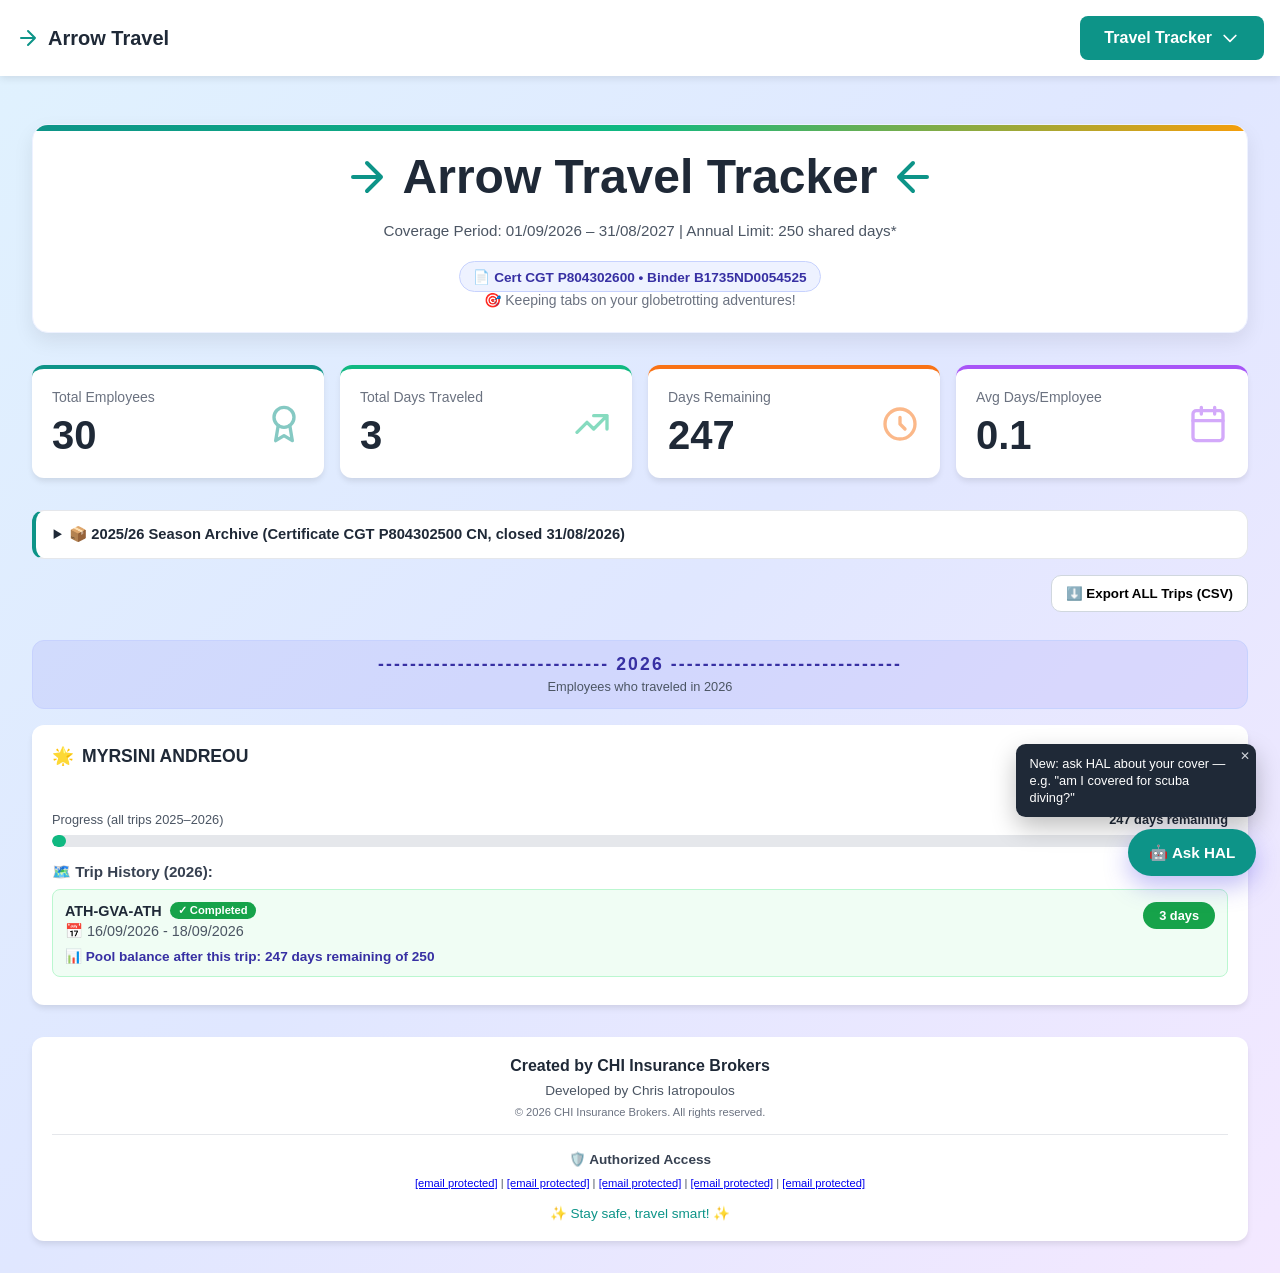
==== commit 9ec3f7e5: "Renewal reset: archive pre-01/09/2026 trips, reset live tracker; new brand palette; HAL explainer + " ====
--- a/frontend/index.html
+++ b/frontend/index.html
@@ -5,6 +5,13 @@
     <meta name="viewport" content="width=device-width, initial-scale=1.0, maximum-scale=5.0, user-scalable=yes">
     <title>Arrow Travel Insurance Portal</title>
     <style>
+        :root {
+            /* 2026/27 renewal palette -- deliberately different from the
+               2025/26 indigo build, so the two are visually distinguishable
+               at a glance if both are ever open side by side. */
+            --brand-primary: #0d9488;
+            --brand-primary-dark: #0f766e;
+        }
         * {
             margin: 0;
             padding: 0;
@@ -54,7 +61,7 @@
         .nav-logo svg {
             width: 1.5rem;
             height: 1.5rem;
-            color: #4f46e5;
+            color: var(--brand-primary);
         }
 
         .dropdown {
@@ -62,7 +69,7 @@
         }
 
         .dropdown-button {
-            background: #4f46e5;
+            background: var(--brand-primary);
             color: white;
             padding: 0.75rem 1.5rem;
             border: none;
@@ -77,7 +84,7 @@
         }
 
         .dropdown-button:hover {
-            background: #4338ca;
+            background: var(--brand-primary-dark);
         }
 
         .dropdown-button svg {
@@ -121,7 +128,7 @@
 
         .dropdown-item.active {
             background: #eef2ff;
-            color: #4f46e5;
+            color: var(--brand-primary);
             font-weight: 600;
         }
 
@@ -167,7 +174,7 @@
             left: 0;
             right: 0;
             height: 6px;
-            background: linear-gradient(90deg, #4f46e5, #10b981, #f59e0b);
+            background: linear-gradient(90deg, var(--brand-primary), #10b981, #f59e0b);
         }
 
         .policy-pill {
@@ -202,7 +209,7 @@
         .plane-icon {
             width: 2rem;
             height: 2rem;
-            color: #4f46e5;
+            color: var(--brand-primary);
             animation: pulse 2s cubic-bezier(0.4, 0, 0.6, 1) infinite;
             flex-shrink: 0;
         }
@@ -243,7 +250,7 @@
             border-top: 4px solid;
         }
 
-        .stat-card-indigo { border-top-color: #4f46e5; }
+        .stat-card-indigo { border-top-color: var(--brand-primary); }
         .stat-card-green { border-top-color: #10b981; }
         .stat-card-purple { border-top-color: #a855f7; }
         .stat-card-orange { border-top-color: #f97316; }
@@ -273,7 +280,7 @@
             flex-shrink: 0;
         }
 
-        .stat-icon-indigo { color: #4f46e5; }
+        .stat-icon-indigo { color: var(--brand-primary); }
         .stat-icon-green { color: #10b981; }
         .stat-icon-purple { color: #a855f7; }
         .stat-icon-orange { color: #f97316; }
@@ -343,7 +350,7 @@
         .employee-days-value {
             font-size: 2rem;
             font-weight: bold;
-            color: #4f46e5;
+            color: var(--brand-primary);
         }
 
         .employee-days-label {
@@ -558,7 +565,7 @@
         }
 
         .trip-days-pending {
-            background: #4f46e5;
+            background: var(--brand-primary);
         }
 
         .trip-days-active {
@@ -606,7 +613,7 @@
             border-radius: 0.75rem;
             box-shadow: 0 4px 6px -1px rgba(0, 0, 0, 0.1);
             padding: 1.5rem;
-            border-left: 5px solid #4f46e5;
+            border-left: 5px solid var(--brand-primary);
         }
 
         .benefit-title {
@@ -622,7 +629,7 @@
         .benefit-amount {
             font-size: 1.5rem;
             font-weight: bold;
-            color: #4f46e5;
+            color: var(--brand-primary);
             margin-bottom: 0.5rem;
         }
 
@@ -815,7 +822,7 @@
 
         .footer-tagline {
             font-size: 0.85rem;
-            color: #4f46e5;
+            color: var(--brand-primary);
             font-weight: 500;
             margin-top: 0.75rem;
         }
@@ -1016,12 +1023,31 @@
     padding: 0.7rem 1rem;
     border: none;
     border-radius: 0.6rem;
-    background: #4f46e5;
+    background: var(--brand-primary);
     color: white;
     font-weight: 700;
     cursor: pointer;
 }
 
+
+        /* Season archive summary */
+        .archive-card {
+            background: #fff;
+            border: 1px solid #e5e7eb;
+            border-left: 4px solid var(--brand-primary, #0d9488);
+            border-radius: 0.75rem;
+            padding: 0.9rem 1.1rem;
+            margin: 1rem 0;
+        }
+        .archive-card summary {
+            cursor: pointer;
+            font-weight: 700;
+            color: #1f2937;
+            font-size: 0.92rem;
+        }
+        .archive-card-body { margin-top: 0.75rem; font-size: 0.88rem; color: #374151; }
+        .archive-card-body ul { margin: 0.4rem 0 0.4rem 1.2rem; }
+        .archive-card-body code { background: #f3f4f6; padding: 0.1rem 0.35rem; border-radius: 0.25rem; font-size: 0.8rem; }
 
         /* HAL chat widget */
         #halFab {
@@ -1029,7 +1055,7 @@
             right: 1.5rem;
             bottom: 1.5rem;
             z-index: 1200;
-            background: #4f46e5;
+            background: var(--brand-primary);
             color: #fff;
             border: none;
             border-radius: 999px;
@@ -1042,7 +1068,32 @@
             align-items: center;
             gap: 0.5rem;
         }
-        #halFab:hover { background: #4338ca; }
+        #halFab:hover { background: var(--brand-primary-dark); }
+        .hal-tooltip {
+            position: fixed;
+            right: 1.5rem;
+            bottom: 5.2rem;
+            max-width: 240px;
+            background: #1f2937;
+            color: #fff;
+            font-size: 0.8rem;
+            line-height: 1.35;
+            padding: 0.65rem 1.8rem 0.65rem 0.85rem;
+            border-radius: 0.6rem;
+            box-shadow: 0 10px 25px rgba(0,0,0,0.25);
+            z-index: 1199;
+        }
+        .hal-tooltip.hidden { display: none; }
+        .hal-tooltip-close {
+            position: absolute;
+            top: 0.3rem;
+            right: 0.4rem;
+            background: none;
+            border: none;
+            color: #d1d5db;
+            font-size: 0.75rem;
+            cursor: pointer;
+        }
         #halPanel {
             position: fixed;
             right: 1.5rem;
@@ -1059,7 +1110,7 @@
         }
         #halPanel.show { display: flex; }
         .hal-header {
-            background: #4f46e5;
+            background: var(--brand-primary);
             color: #fff;
             padding: 0.9rem 1rem;
             font-weight: 700;
@@ -1071,12 +1122,12 @@
         .hal-close { background: none; border: none; color: #fff; font-size: 1.2rem; cursor: pointer; }
         .hal-messages { flex: 1; overflow-y: auto; padding: 0.9rem; display: flex; flex-direction: column; gap: 0.6rem; background: #f9fafb; }
         .hal-msg { max-width: 85%; padding: 0.6rem 0.8rem; border-radius: 0.7rem; font-size: 0.88rem; line-height: 1.4; white-space: pre-wrap; }
-        .hal-msg.user { align-self: flex-end; background: #4f46e5; color: #fff; border-bottom-right-radius: 0.2rem; }
+        .hal-msg.user { align-self: flex-end; background: var(--brand-primary); color: #fff; border-bottom-right-radius: 0.2rem; }
         .hal-msg.bot { align-self: flex-start; background: #fff; border: 1px solid #e5e7eb; border-bottom-left-radius: 0.2rem; }
         .hal-msg.bot .hal-cite { display: block; margin-top: 0.35rem; font-size: 0.72rem; color: #6b7280; }
         .hal-input-row { display: flex; gap: 0.5rem; padding: 0.75rem; border-top: 1px solid #e5e7eb; background: #fff; }
         .hal-input-row input { flex: 1; border: 1px solid #d1d5db; border-radius: 0.5rem; padding: 0.55rem 0.7rem; font-size: 0.88rem; }
-        .hal-input-row button { background: #4f46e5; color: #fff; border: none; border-radius: 0.5rem; padding: 0 1rem; font-weight: 600; cursor: pointer; }
+        .hal-input-row button { background: var(--brand-primary); color: #fff; border: none; border-radius: 0.5rem; padding: 0 1rem; font-weight: 600; cursor: pointer; }
         .hal-input-row button:disabled { opacity: 0.6; cursor: not-allowed; }
         .hal-disclaimer { font-size: 0.7rem; color: #9ca3af; padding: 0 0.9rem 0.6rem; }
     </style>
@@ -1238,7 +1289,19 @@
                 </div>
             </div>
 
-            
+            <details class="archive-card">
+                <summary>📦 2025/26 Season Archive (Certificate CGT P804302500 CN, closed 31/08/2026)</summary>
+                <div class="archive-card-body">
+                    <p>Full trip-by-trip record preserved for audit at <code>data/trips/archive_2025-09_2026-08.json</code>. Summary:</p>
+                    <ul>
+                        <li><strong>30</strong> employees on the policy</li>
+                        <li><strong>56</strong> completed trips, <strong>6</strong> canceled trips</li>
+                        <li><strong>247</strong> total days used (of the 250-day shared pool)</li>
+                    </ul>
+                    <p style="color:#6b7280;font-size:0.82rem;">The tracker below reset to zero on renewal (1 Sept 2026) — only trips dated on or after 01/09/2026 count against the new 250-day pool for Certificate CGT P804302600.</p>
+                </div>
+            </details>
+
             <div class="export-all-wrap">
                 <button class="export-all-btn" onclick="exportAllCSV()">⬇️ Export ALL Trips (CSV)</button>
             </div>
@@ -1679,6 +1742,21 @@
                     <li>Provides real-time visibility into travel utilization</li>
                 </ul>
 
+                <h3>🤖 Meet HAL</h3>
+                <p><strong>HAL</strong> is a chat assistant, available from the "Ask HAL" button, that explains
+                Arrow's travel certificate (CGT P804302600) in plain language — things like cover limits,
+                exclusions, and what to do in an emergency.</p>
+                <ul>
+                    <li>HAL only answers from the actual wording of this certificate — it doesn't guess,
+                    round, or use general insurance knowledge as if it were Arrow's terms.</li>
+                    <li>If something isn't in the certificate (like the 250-day tracking pool, which is an
+                    Arrow/CHI convention, not a policy figure), HAL says so directly rather than making
+                    something up.</li>
+                    <li>HAL doesn't handle claims. For an active claim or emergency, use the contacts under
+                    <strong>Emergency Contacts</strong> instead — Healix (medical), Constellis (kidnap/security),
+                    or Crawford TPA (claims).</li>
+                </ul>
+
                 <h3>System Features</h3>
                 <p><strong>Color-coded Progress Bars:</strong></p>
                 <ul>
@@ -1729,38 +1807,42 @@
     </div>
 
     <script data-cfasync="false" src="/cdn-cgi/scripts/5c5dd728/cloudflare-static/email-decode.min.js"></script><script>
+        // Live data for the CURRENT policy year (Certificate CGT P804302600, 01/09/2026-31/08/2027).
+        // Reset on 2026-09-14 at renewal: trips before 01/09/2026 were moved out to
+        // data/trips/archive_2025-09_2026-08.json (30 employees, 247 non-canceled days used
+        // under the prior certificate CGT P804302500 CN). Only trips starting on/after
+        // 01/09/2026 remain here, so this year's counters start fresh.
         const employees = [
-            { name: "CHALARI XAGORARI SOFIA", email: "sof@arrowship.com", trips: [{ days: 10, dates: "29/09/2025 - 08/10/2025", route: "ATH-SIN-HKG-ATH" }] },
-            { name: "MEIDANI GARYFALIA (LITSA)", email: "lsm@arrowship.com", trips: [{ days: 10, dates: "29/09/2025 - 08/10/2025", route: "ATH-SIN-HKG-ATH" }] },
-            { name: "SAVVA KALLIRROI", email: "", trips: [{ days: 10, dates: "29/09/2025 - 08/10/2025", route: "ATH-SIN-HKG-ATH" }] },
-            { name: "KAVALEKAS STERGIOS", email: "", trips: [{ days: 7, dates: "29/09/2025 - 05/10/2025", route: "ATH-SIN-ATH" }, { days: 7, dates: "07/03/2026 - 13/03/2026", route: "ATH-DXB-ATH", canceled: true }] },
-            { name: "KOSTOGIANNIS ANARGYROS", email: "", trips: [{ days: 8, dates: "27/09/2025 - 04/10/2025", route: "ATH-SIN-ATH" }, { days: 3, dates: "11/02/2026 - 13/02/2026", route: "ATH-AMS-STANSTED-ATH" }, {days: 5, dates: "26/04/2026 - 30/04/2026", route: "ATH-GVA-ATH"}] },
-            { name: "KOSTOPOULOS KONSTANTINOS", email: "", trips: [{ days: 11, dates: "28/09/2025 - 08/10/2025", route: "ATH-SIN-GVA-ATH" }, { days: 4, dates: "02/12/2025 - 05/12/2025", route: "ATH-GVA-ATH" }, { days: 5, dates: "26/04/2026 - 30/04/2026", route: "ATH-GVA-ATH" }, {days: 5, dates: "03/03/2026 - 7/03/2026", route: "ATH-LHR-ATH" },{ days: 2, dates: "06/05/2026 - 07/05/2026", route: "ATH-HAM-ATH" }] },
-            { name: "IAN KOURTZAS", email: "", trips: [{ days: 13, dates: "27/09/2025 - 09/10/2025", route: "ATH-SIN-ATH" }] },
-            { name: "LEONIDES LEE-MICHALOPOULOS", email: "", trips: [{ days: 3, dates: "04/11/2025 - 06/11/2025", route: "ATH-HAM-ATH" }, { days: 2, dates: "03/12/2025 - 04/12/2025", route: "ATH-GVA-ATH" }, { days: 2, dates: "28/04/2026 - 29/04/2026", route: "ATH-GVA-ATH" }] },
-            { name: "GIOVANNI RAMI", email: "", trips: [{ days: 2, dates: "05/11/2025 - 06/11/2025", route: "ATH-HAM-ATH" }, { days: 2, dates: "19/11/2025 - 20/11/2025", route: "ATH-GVA-ATH" }, { days: 4, dates: "04/12/2025 - 07/12/2025", route: "ATH-DOH-DXB-ATH" }, { days: 6, dates: "25/01/2026 - 30/01/2026", route: "ATH-LONDON-ATH" } ] },
-            { name: "PIERRE LOTH", email: "", trips: [{ days: 3, dates: "05/11/2025 - 07/11/2025", route: "ATH-HAM-ATH" }, { days: 3, dates: "02/12/2025 - 04/12/2025", route: "ATH-GVA-ATH" }, {  days: 4, dates: "27/04/2026 - 30/04/2026", route: "ATH-GVA-ATH"},{ days: 2, dates: "06/05/2026 - 07/05/2026", route: "ATH-HAM-ATH" }] },
-            { name: "MYRSINI ANDREOU", email: "", trips: [{ days: 6, dates: "08/11/2025 - 13/11/2025", route: "ATH-SIN-ATH" }, { days: 3, dates: "02/12/2025 - 04/12/2025", route: "ATH-GVA-ATH" }, { days: 2, dates: "04/12/2025 - 05/12/2025", route: "GVA-LONDON-ATH" }, { days: 3, dates: "27/04/2026 - 29/04/2026", route: "ATH-GVA-ATH" }, { days: 3, dates: "16/09/2026 - 18/09/2026", route: "ATH-GVA-ATH" } ] },
-            { name: "CONSTANTINE MARK HADJIPATERAS", email: "", trips: [{ days: 9, dates: "09/11/2025 - 17/11/2025", route: "ATH-DXB-ATH", canceled: true }, { days: 5, dates: "08/02/2026 - 12/02/2026", route: "ATH-LONDON-ATH" }, { days: 3, dates: "07/03/2026 - 09/03/2026", route: "ATH-PVG-HND" }, { days: 4, dates: "09/03/2026 - 12/03/2026", route: "PVG-HND-ATH" },  {days: 2, dates: "12/05/2026 - 13/05/2026", route: "ATH-LHR-ATH" }] },
-            { name: "ANGELIKI MARIA KASTANA", email: "", trips: [{ days: 10, dates: "28/11/2025 - 06/12/2025", route: "ATH-LONDON-ATH" }] },
-            { name: "VASILIKI ATHINA PETRAKI", email: "", trips: [{ days: 3, dates: "03/12/2025 - 05/12/2025", route: "ATH-GVA-ATH" }, { days: 5, dates: "27/04/2026 - 01/05/2026", route: "ATH-GVA-ATH" }] },
-            { name: "PIERAS PASCHALIDES", email: "", trips: [{ days: 3, dates: "03/12/2025 - 05/12/2025", route: "ATH-GVA-ATH" }, { days: 2, dates: "19/02/2026 - 20/02/2026", route: "ATH-LUG-ATH" }, { days:4, dates: "26/04/2026 - 29/04/2026", route: "ATH-GVA-ATH" }] },
-            { name: "NIKOS PAPADOPOULOS", email: "", trips: [{ days: 3, dates: "03/12/2025 - 05/12/2025", route: "ATH-GVA-ATH" }] },
-            { name: "KONSTANTINOS MOUMOURIS", email: "", trips: [{ days: 3, dates: "02/12/2025 - 04/12/2025", route: "ATH-GVA-ATH" }, { days: 2, dates: "11/02/2026 - 12/02/2026", route: "ATH-AMS-ATH" }, { days: 2, dates: "30/06/2026 - 01/07/2026", route: "ATH-AMS-ATH"}] },
-            { name: "SOFIA EVGENIA FYRIOU", email: "", trips: [{ days: 3, dates: "02/12/2025 - 04/12/2025", route: "ATH-GVA-ATH" }] },
-            { name: "DIMITRIOS GKOUMAS", email: "", trips: [{ days: 5, dates: "01/12/2025 - 05/12/2025", route: "ATH-LONDON-ATH" }, { days: 2, dates: "28/04/2026 - 29/04/2026", route: "ATH-GVA-ATH" }] },
-            { name: "MARIA SEVDALI", email: "", trips: [{ days: 7, dates: "03/12/2025 - 09/12/2025", route: "ATH-LONDON-ATH" }] },
-            { name: "ALIKI TSAGKRONI", email: "", trips: [{ days: 3, dates: "03/12/2025 - 05/12/2025", route: "ATH-LONDON-ATH" }] },
-            { name: "KONSTANTINOS EMMANOUILIDIS", email: "", trips: [{ days: 4, dates: "02/12/2025 - 05/12/2025", route: "ATH-LONDON-ATH" }] },
-            { name: "PANAGIOTIS DRILARIS", email: "", trips: [{ days: 5, dates: "02/12/2025 - 06/12/2025", route: "ATH-DXB-ATH", canceled: true },{ days: 8, dates: "07/03/2026 - 14/03/2026", route: "ATH-DXB-ATH", canceled: true }] },
-            { name: "MAXIMILLIAN KATSAROS", email: "", trips: [{ days: 5, dates: "03/12/2025 - 07/12/2025", route: "ATH-GVA-ATH" },{ days: 5, dates: "16/02/2026 - 20/02/2026", route: "ATH-GVA-ATH" },{ days: 4, dates: "27/04/2026 - 30/04/2026", route: "ATH-GVA-ATH" },{days: 2, dates: "30/06/2026 - 01/07/2026", route: "ATH-AMS-ATH"}] },
-            { name: "ATHANASIOS ANAGNOSTOPOULOS", email: "", trips: [{ days: 3, dates: "03/12/2025 - 05/12/2025", route: "ATH-GVA-ATH" }] },
-            { name: "GEORGIOS FOTAKIS", email: "", trips: [{ days: 8, dates: "10/01/2026 - 17/01/2026", route: "ATH-SIN-ATH" }] },
-            { name: "DESPOINA CHATZIDAKI", email: "", trips: [{ days: 6, dates: "07/03/2026 - 12/03/2026", route: "ATH-DXB-ATH", canceled: true }] },
-            { name: "ATHANASIA SEVDALI", email: "", trips: [{ days: 6, dates: "07/03/2026 - 12/03/2026", route: "ATH-DXB-ATH", canceled: true }] },
-            { name: "ODYSSEAS RENIERIS", email: "", trips: [{ days: 3, dates: "27/04/2026 - 29/04/2026", route: "ATH-GVA-ATH" }] },
-            { name: "JANEK EKELI", email: "", trips: [{ days: 2, dates: "23/04/2026 - 24/04/2026", route: "ATH-CDG-ATH" }] },
-         
+            { name: "CHALARI XAGORARI SOFIA", email: "sof@arrowship.com", trips: [] },
+            { name: "MEIDANI GARYFALIA (LITSA)", email: "lsm@arrowship.com", trips: [] },
+            { name: "SAVVA KALLIRROI", email: "", trips: [] },
+            { name: "KAVALEKAS STERGIOS", email: "", trips: [] },
+            { name: "KOSTOGIANNIS ANARGYROS", email: "", trips: [] },
+            { name: "KOSTOPOULOS KONSTANTINOS", email: "", trips: [] },
+            { name: "IAN KOURTZAS", email: "", trips: [] },
+            { name: "LEONIDES LEE-MICHALOPOULOS", email: "", trips: [] },
+            { name: "GIOVANNI RAMI", email: "", trips: [] },
+            { name: "PIERRE LOTH", email: "", trips: [] },
+            { name: "MYRSINI ANDREOU", email: "", trips: [{"days": 3, "dates": "16/09/2026 - 18/09/2026", "route": "ATH-GVA-ATH"}] },
+            { name: "CONSTANTINE MARK HADJIPATERAS", email: "", trips: [] },
+            { name: "ANGELIKI MARIA KASTANA", email: "", trips: [] },
+            { name: "VASILIKI ATHINA PETRAKI", email: "", trips: [] },
+            { name: "PIERAS PASCHALIDES", email: "", trips: [] },
+            { name: "NIKOS PAPADOPOULOS", email: "", trips: [] },
+            { name: "KONSTANTINOS MOUMOURIS", email: "", trips: [] },
+            { name: "SOFIA EVGENIA FYRIOU", email: "", trips: [] },
+            { name: "DIMITRIOS GKOUMAS", email: "", trips: [] },
+            { name: "MARIA SEVDALI", email: "", trips: [] },
+            { name: "ALIKI TSAGKRONI", email: "", trips: [] },
+            { name: "KONSTANTINOS EMMANOUILIDIS", email: "", trips: [] },
+            { name: "PANAGIOTIS DRILARIS", email: "", trips: [] },
+            { name: "MAXIMILLIAN KATSAROS", email: "", trips: [] },
+            { name: "ATHANASIOS ANAGNOSTOPOULOS", email: "", trips: [] },
+            { name: "GEORGIOS FOTAKIS", email: "", trips: [] },
+            { name: "DESPOINA CHATZIDAKI", email: "", trips: [] },
+            { name: "ATHANASIA SEVDALI", email: "", trips: [] },
+            { name: "ODYSSEAS RENIERIS", email: "", trips: [] },
+            { name: "JANEK EKELI", email: "", trips: [] },
         ];
 
         const MAX_DAYS = 250;
@@ -2323,6 +2405,10 @@
     </script>
 
     <!-- HAL: policy explainer chat, grounded only in Certificate CGT P804302600 -->
+    <div id="halTooltip" class="hal-tooltip hidden">
+        <button class="hal-tooltip-close" onclick="dismissHalTooltip()" aria-label="Dismiss">✕</button>
+        New: ask HAL about your cover — e.g. "am I covered for scuba diving?"
+    </div>
     <button id="halFab" onclick="openHalChat()">🤖 Ask HAL</button>
     <div id="halPanel" role="dialog" aria-modal="true" aria-labelledby="halPanelTitle">
         <div class="hal-header">
@@ -2352,12 +2438,23 @@
         function openHalChat() {
             document.getElementById('halPanel').classList.add('show');
             document.getElementById('halInput').focus();
+            dismissHalTooltip();
         }
         function closeHalChat() {
             document.getElementById('halPanel').classList.remove('show');
         }
+        function dismissHalTooltip() {
+            localStorage.setItem('halTooltipSeen_v1', '1');
+            const el = document.getElementById('halTooltip');
+            if (el) el.classList.add('hidden');
+        }
+        if (localStorage.getItem('halTooltipSeen_v1') !== '1') {
+            const tip = document.getElementById('halTooltip');
+            if (tip) tip.classList.remove('hidden');
+        }
         window.openHalChat = openHalChat;
         window.closeHalChat = closeHalChat;
+        window.dismissHalTooltip = dismissHalTooltip;
 
         function appendHalMessage(role, text, citations) {
             const wrap = document.getElementById('halMessages');
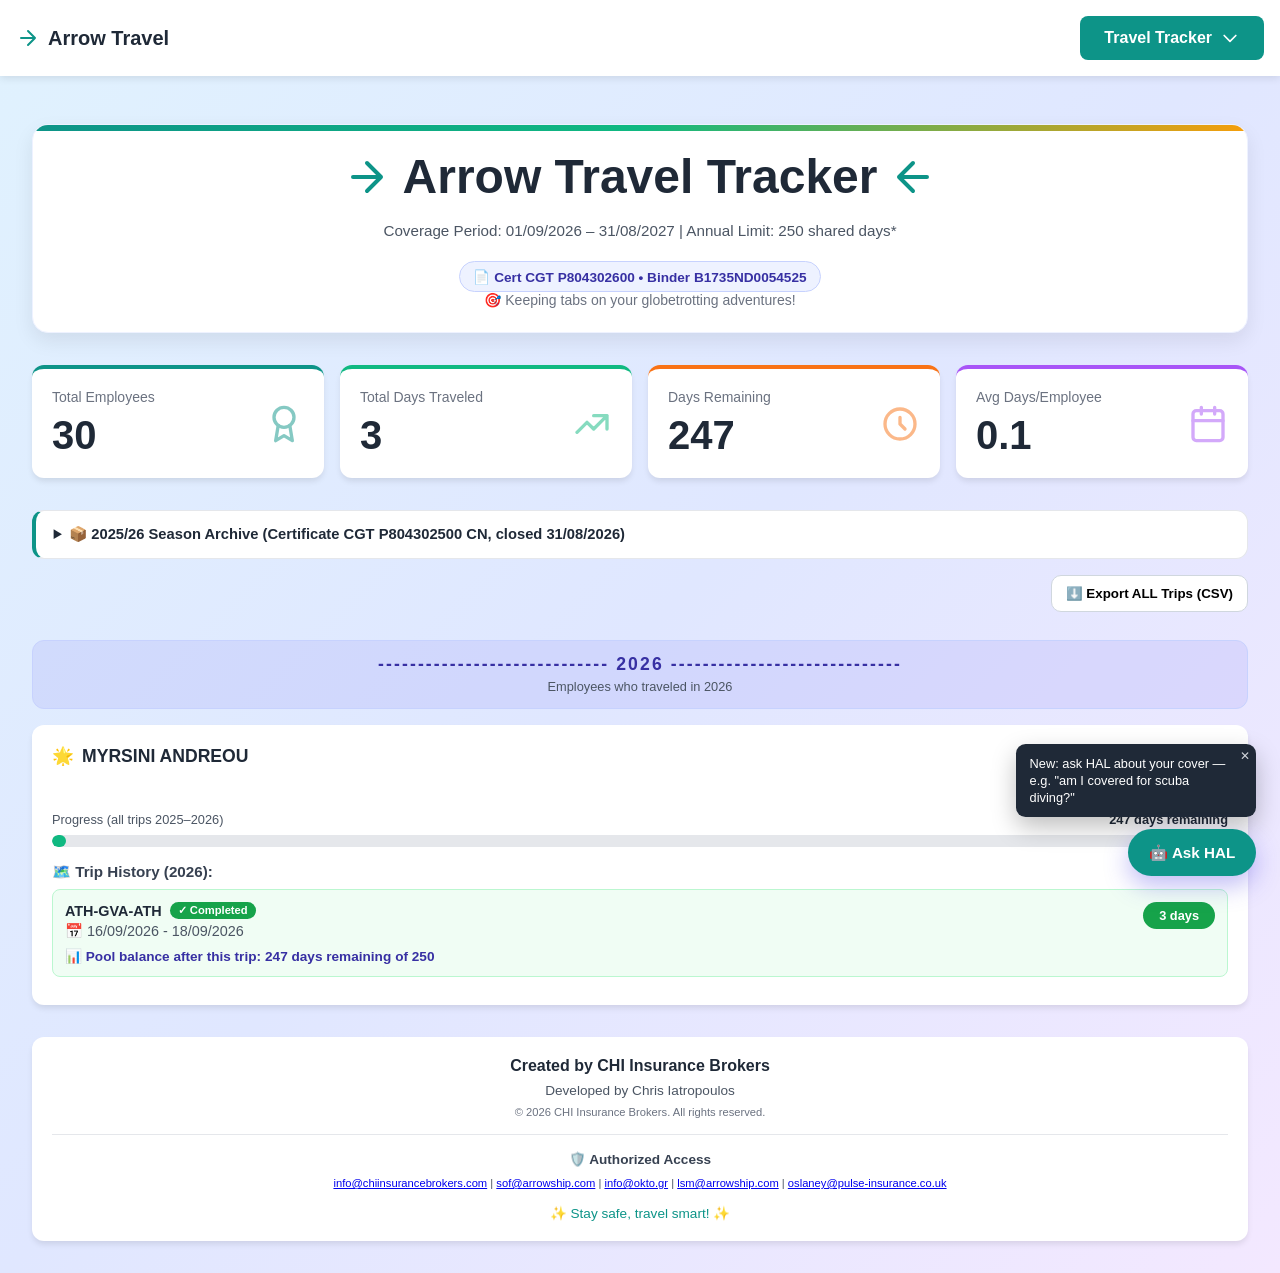
==== commit 186d7004: "Fix broken Cloudflare email obfuscation across the whole page; add broker phone The old deploy relie" ====
--- a/frontend/index.html
+++ b/frontend/index.html
@@ -1444,7 +1444,8 @@
                     <div class="contact-item">
                         <strong>📞 Broker</strong>
                         <div>CHI Insurance</div>
-                        <a href="/cdn-cgi/l/email-protection#85ecebe3eac5e6edececebf6f0f7e4ebe6e0e7f7eaeee0f7f6abe6eae8"><span class="__cf_email__" data-cfemail="a1c8cfc7cee1c2c9c8c8cfd2d4d3c0cfc2c4c3d3cecac4d3d28fc2cecc">[email&#160;protected]</span></a>
+                        <a href="mailto:info@chiinsurancebrokers.com">info@chiinsurancebrokers.com</a>
+                        <div><a href="tel:+306975900189">+30 697 590 0189</a></div>
                     </div>
                 </div>
             </div>
@@ -1670,7 +1671,7 @@
                 <div class="contact-box">
                     <p><strong>Policy Questions?</strong></p>
                     <p>Contact CHI Insurance Brokers:<br>
-                    📧 <a href="/cdn-cgi/l/email-protection#8be2e5ede4cbe8e3e2e2e5f8fef9eae5e8eee9f9e4e0eef9f8a5e8e4e6"><span class="__cf_email__" data-cfemail="7a13141c153a1912131314090f081b14191f180815111f080954191517">[email&#160;protected]</span></a><br>
+                    📧 <a href="mailto:info@chiinsurancebrokers.com">info@chiinsurancebrokers.com</a><br>
                     📞 +30 6975900189</p>
                 </div>
             </div>
@@ -1687,7 +1688,7 @@
                 <div class="contact-box">
                     <p><strong>Healix International</strong></p>
                     <p>📞 <a href="tel:+442086084227">+44 208 608 4227</a> (24/7)</p>
-                    <p>📧 <a href="/cdn-cgi/l/email-protection#5e37302a3b2c303f2a3731303f32363b3f322a363d3f2c3b1e363b3f323726703d3133"><span class="__cf_email__" data-cfemail="177e796372657976637e7879767b7f72767b637f74766572577f72767b7e6f3974787a">[email&#160;protected]</span></a></p>
+                    <p>📧 <a href="mailto:internationalhealthcare@healix.com">internationalhealthcare@healix.com</a></p>
                     <p><strong>Healix Travel Oracle App registration code:</strong> CNP201125 (this is Healix’s own code — separate from Certificate No. CGT P804302600)</p>
                 </div>
 
@@ -1702,16 +1703,16 @@
                 <h3>Claims Department</h3>
                 <p><strong>Crawford TPA</strong></p>
                 <p>📞 <a href="tel:+3227140360">+32 2 714 03 60</a></p>
-                <p>📧 <a href="/cdn-cgi/l/email-protection#8edefbe2fdebcde2efe7e3fdcecdfceff9ede1a0ede1a0fbe5"><span class="__cf_email__" data-cfemail="bdedc8d1ced8fed1dcd4d0cefdfecfdccaded293ded293c8d6">[email&#160;protected]</span></a></p>
+                <p>📧 <a href="mailto:PulseClaims@Crawco.co.uk">PulseClaims@Crawco.co.uk</a></p>
                 <p>🌐 Online claim form: <a href="https://us-fnol.claims.global/PulseInsurance" target="_blank">Submit Claim</a></p>
 
                 <h3>CHI Insurance Brokers</h3>
-                <p>📧 <a href="/cdn-cgi/l/email-protection#1a73747c755a7972737374696f687b74797f786875717f686934797577"><span class="__cf_email__" data-cfemail="4d24232b220d2e252424233e383f2c232e282f3f2226283f3e632e2220">[email&#160;protected]</span></a></p>
+                <p>📧 <a href="mailto:info@chiinsurancebrokers.com">info@chiinsurancebrokers.com</a></p>
                 <p>📞 +30 6975900189</p>
                 
                 <h3>Arrow Shipping Company Contacts</h3>
-                <p>📧 <a href="/cdn-cgi/l/email-protection#9deef2fbddfcefeff2eaeef5f4edb3fef2f0"><span class="__cf_email__" data-cfemail="8bf8e4edcbeaf9f9e4fcf8e3e2fba5e8e4e6">[email&#160;protected]</span></a></p>
-                <p>📧 <a href="/cdn-cgi/l/email-protection#771b041a371605051800041f1e075914181a"><span class="__cf_email__" data-cfemail="1b7768765b7a6969746c6873726b35787476">[email&#160;protected]</span></a></p>
+                <p>📧 <a href="mailto:sof@arrowship.com">sof@arrowship.com</a></p>
+                <p>📧 <a href="mailto:lsm@arrowship.com">lsm@arrowship.com</a></p>
 
                 <h3>What to Do in an Emergency</h3>
                 <ul>
@@ -1783,7 +1784,7 @@
 
                 <h3>Technical Support</h3>
                 <p>For questions or issues with the tracker:</p>
-                <p>📧 <a href="/cdn-cgi/l/email-protection#bcd5d2dad3fcdfd4d5d5d2cfc9ceddd2dfd9deced3d7d9cecf92dfd3d1"><span class="__cf_email__" data-cfemail="20494e464f60434849494e535552414e434542524f4b4552530e434f4d">[email&#160;protected]</span></a></p>
+                <p>📧 <a href="mailto:info@chiinsurancebrokers.com">info@chiinsurancebrokers.com</a></p>
             </div>
         </div>
 
@@ -1798,7 +1799,7 @@
                 <div class="footer-section">
                     <p class="footer-access-title">🛡️ Authorized Access</p>
                     <p class="footer-contacts">
-                        <a href="/cdn-cgi/l/email-protection#b2dbdcd4ddf2d1dadbdbdcc1c7c0d3dcd1d7d0c0ddd9d7c0c19cd1dddf"><span class="__cf_email__" data-cfemail="1f767179705f7c777676716c6a6d7e717c7a7d6d70747a6d6c317c7072">[email&#160;protected]</span></a> | <a href="/cdn-cgi/l/email-protection#cab9a5ac8aabb8b8a5bdb9a2a3bae4a9a5a7"><span class="__cf_email__" data-cfemail="f1829e97b19083839e8682999881df929e9c">[email&#160;protected]</span></a> | <a href="/cdn-cgi/l/email-protection#8be2e5ede4cbe4e0ffe4a5ecf9"><span class="__cf_email__" data-cfemail="a7cec9c1c8e7c8ccd3c889c0d5">[email&#160;protected]</span></a> | <a href="/cdn-cgi/l/email-protection#ef839c82af8e9d9d80989c87869fc18c8082"><span class="__cf_email__" data-cfemail="cca0bfa18cadbebea3bbbfa4a5bce2afa3a1">[email&#160;protected]</span></a> | <a href="/cdn-cgi/l/email-protection#b0dfc3dcd1ded5c9f0c0c5dcc3d59dd9dec3c5c2d1ded3d59ed3df9ec5db"><span class="__cf_email__" data-cfemail="2748544b4649425e6757524b54420a4e495452554649444209444809524c">[email&#160;protected]</span></a>
+                        <a href="mailto:info@chiinsurancebrokers.com">info@chiinsurancebrokers.com</a> | <a href="mailto:sof@arrowship.com">sof@arrowship.com</a> | <a href="mailto:info@okto.gr">info@okto.gr</a> | <a href="mailto:lsm@arrowship.com">lsm@arrowship.com</a> | <a href="mailto:oslaney@pulse-insurance.co.uk">oslaney@pulse-insurance.co.uk</a>
                     </p>
                     <p class="footer-tagline">✨ Stay safe, travel smart! ✨</p>
                 </div>
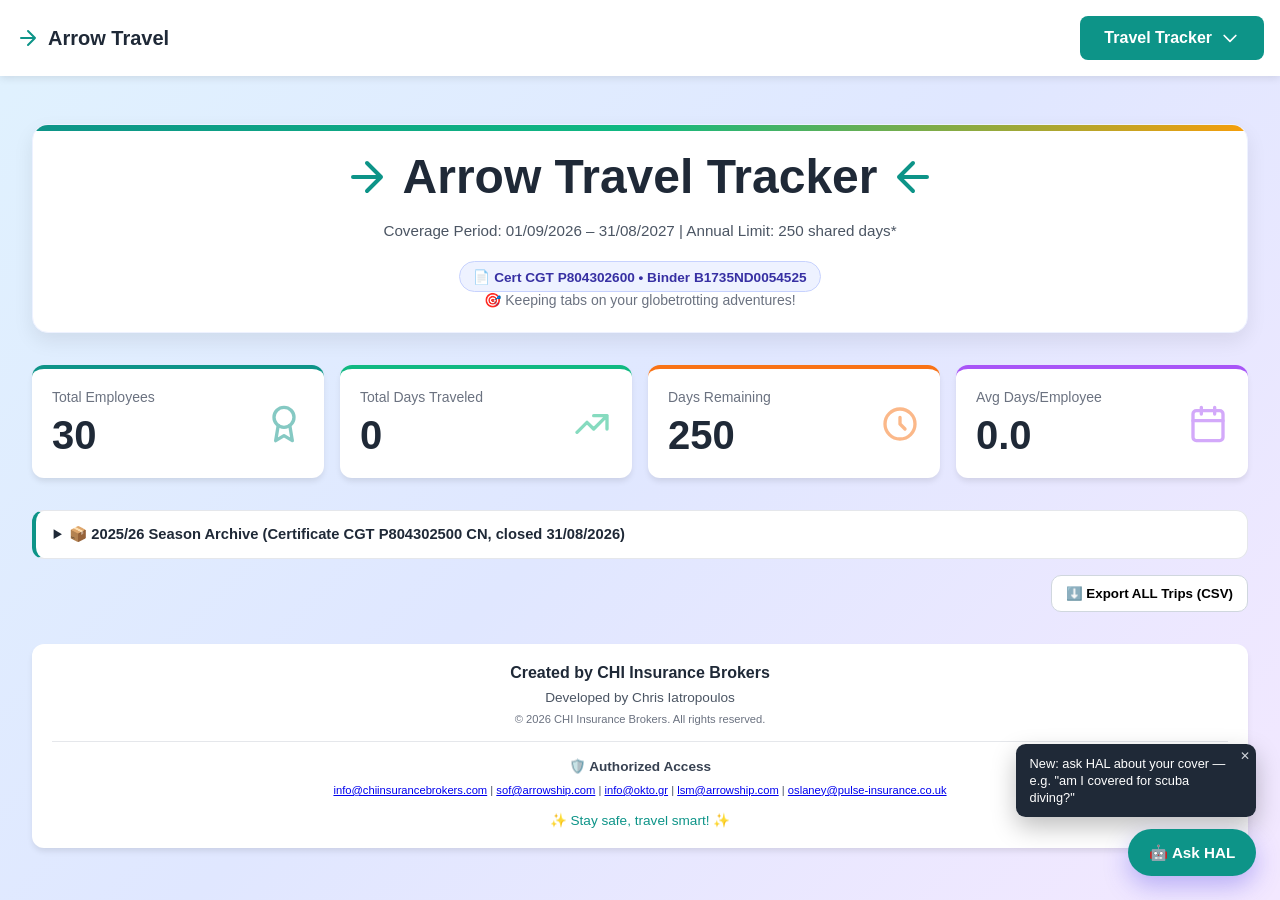
==== commit 2122a0a2: "Add PostgreSQL trip management and CHI trip editor" ====
--- a/frontend/index.html
+++ b/frontend/index.html
@@ -1131,6 +1131,8 @@
         .hal-input-row button:disabled { opacity: 0.6; cursor: not-allowed; }
         .hal-disclaimer { font-size: 0.7rem; color: #9ca3af; padding: 0 0.9rem 0.6rem; }
     </style>
+<link rel="stylesheet" href="/hal-v2.css">
+<link rel="stylesheet" href="/tracker-v3.4.css">
 </head>
 <body>
     <!-- Navigation Menu -->
@@ -1245,7 +1247,7 @@
                     <div class="stat-content">
                         <div>
                             <p class="stat-label">Total Employees</p>
-                            <p class="stat-value" id="totalEmployees">24</p>
+                            <p class="stat-value" id="totalEmployees">0</p>
                         </div>
                         <svg class="stat-icon stat-icon-indigo" fill="none" stroke="currentColor" viewBox="0 0 24 24">
                             <circle cx="12" cy="8" r="6" stroke-width="2" />
@@ -1257,7 +1259,7 @@
                     <div class="stat-content">
                         <div>
                             <p class="stat-label">Total Days Traveled</p>
-                            <p class="stat-value" id="totalDays">217</p>
+                            <p class="stat-value" id="totalDays">0</p>
                         </div>
                         <svg class="stat-icon stat-icon-green" fill="none" stroke="currentColor" viewBox="0 0 24 24">
                             <path stroke-linecap="round" stroke-linejoin="round" stroke-width="2" d="M13 7h8m0 0v8m0-8l-8 8-4-4-6 6" />
@@ -1268,7 +1270,7 @@
                     <div class="stat-content">
                         <div>
                             <p class="stat-label">Days Remaining</p>
-                            <p class="stat-value" id="daysRemaining">33</p>
+                            <p class="stat-value" id="daysRemaining">250</p>
                         </div>
                         <svg class="stat-icon stat-icon-orange" fill="none" stroke="currentColor" viewBox="0 0 24 24">
                             <path stroke-linecap="round" stroke-linejoin="round" stroke-width="2" d="M12 8v4l3 3m6-3a9 9 0 11-18 0 9 9 0 0118 0z" />
@@ -1279,7 +1281,7 @@
                     <div class="stat-content">
                         <div>
                             <p class="stat-label">Avg Days/Employee</p>
-                            <p class="stat-value" id="avgDays">7.8</p>
+                            <p class="stat-value" id="avgDays">0.0</p>
                         </div>
                         <svg class="stat-icon stat-icon-purple" fill="none" stroke="currentColor" viewBox="0 0 24 24">
                             <rect x="3" y="4" width="18" height="18" rx="2" ry="2" stroke-width="2" />
@@ -1813,7 +1815,7 @@
         // data/trips/archive_2025-09_2026-08.json (30 employees, 247 non-canceled days used
         // under the prior certificate CGT P804302500 CN). Only trips starting on/after
         // 01/09/2026 remain here, so this year's counters start fresh.
-        const employees = [
+                const employees = [
             { name: "CHALARI XAGORARI SOFIA", email: "sof@arrowship.com", trips: [] },
             { name: "MEIDANI GARYFALIA (LITSA)", email: "lsm@arrowship.com", trips: [] },
             { name: "SAVVA KALLIRROI", email: "", trips: [] },
@@ -1824,7 +1826,7 @@
             { name: "LEONIDES LEE-MICHALOPOULOS", email: "", trips: [] },
             { name: "GIOVANNI RAMI", email: "", trips: [] },
             { name: "PIERRE LOTH", email: "", trips: [] },
-            { name: "MYRSINI ANDREOU", email: "", trips: [{"days": 3, "dates": "16/09/2026 - 18/09/2026", "route": "ATH-GVA-ATH"}] },
+            { name: "MYRSINI ANDREOU", email: "", trips: [] },
             { name: "CONSTANTINE MARK HADJIPATERAS", email: "", trips: [] },
             { name: "ANGELIKI MARIA KASTANA", email: "", trips: [] },
             { name: "VASILIKI ATHINA PETRAKI", email: "", trips: [] },
@@ -2489,12 +2491,20 @@
                     headers: { 'Content-Type': 'application/json' },
                     body: JSON.stringify({ message: text, history: halHistory.slice(-10) })
                 });
-                if (!res.ok) throw new Error('HAL request failed (' + res.status + ')');
+                if (!res.ok) {
+                    let detail = '';
+                    try { detail = (await res.json()).detail || ''; } catch (_) { /* body wasn't JSON */ }
+                    throw new Error('HAL request failed (' + res.status + ')' + (detail ? ': ' + detail : ''));
+                }
                 const data = await res.json();
                 appendHalMessage('bot', data.answer, data.citations);
                 halHistory.push({ role: 'assistant', content: data.answer });
             } catch (err) {
-                appendHalMessage('bot', "I couldn't reach the policy assistant just now. For anything urgent, please use the Emergency Contacts section instead.");
+                const fallback = "I couldn't reach the policy assistant just now. For anything urgent, please use the Emergency Contacts section instead.";
+                // If the server sent a HAL_DEBUG detail, show it too -- makes deploy issues
+                // visible in the widget itself instead of only in Railway's logs.
+                const shown = (err && err.message && err.message.includes(': ')) ? fallback + '\n\n[' + err.message + ']' : fallback;
+                appendHalMessage('bot', shown);
                 console.error(err);
             } finally {
                 btn.disabled = false;
@@ -2503,5 +2513,7 @@
         }
         window.sendHalMessage = sendHalMessage;
     </script>
+<script src="/hal-v2.js"></script>
+<script src="/tracker-v3.4.js"></script>
 </body>
 </html>
